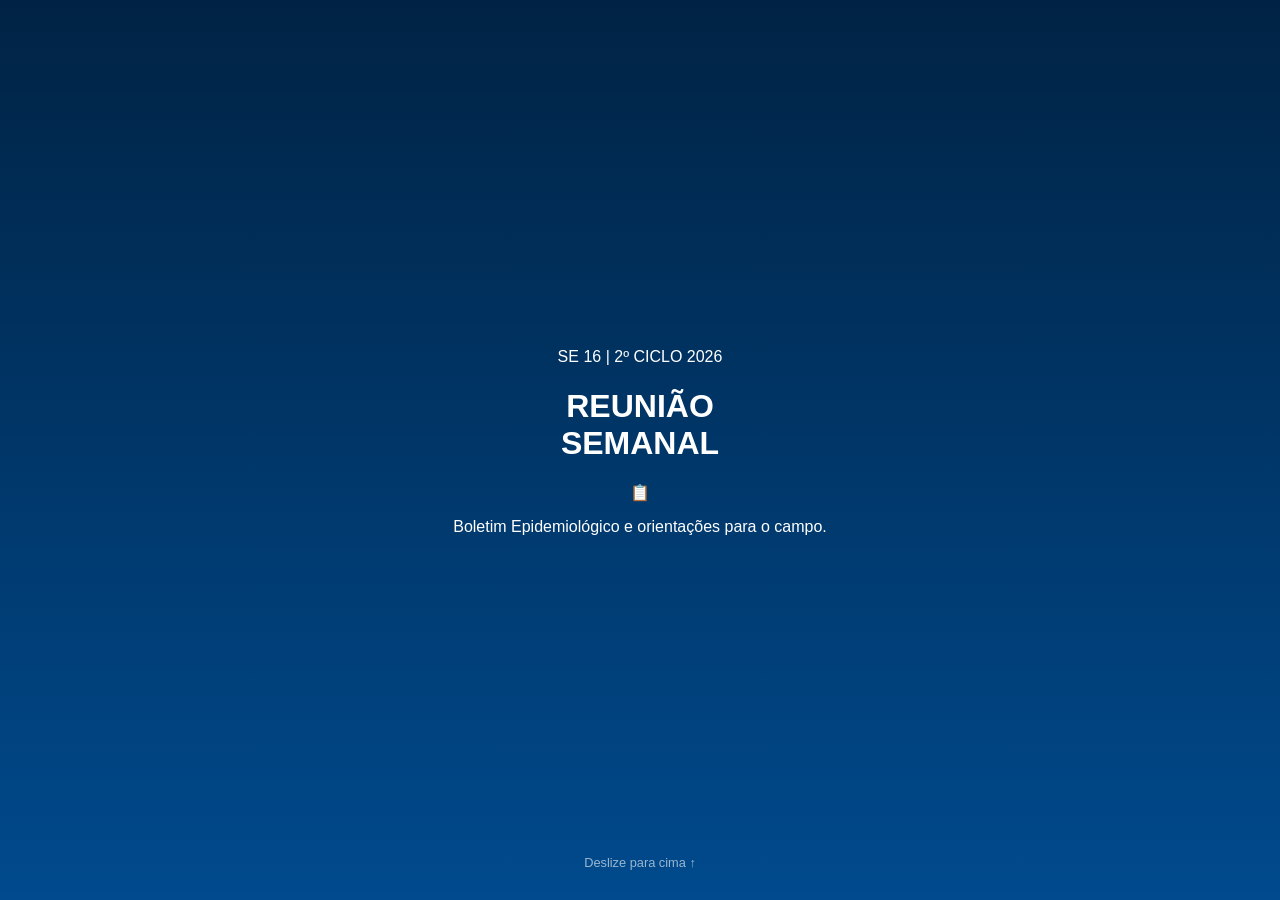
==== index.html @ 447adf9f "Primeira versão do informativo" ====
<!DOCTYPE html>
<html lang="pt-br">

<head>
    <meta charset="UTF-8">
    <meta name="viewport" content="width=device-width, initial-scale=1.0">
    <title>Informativo ACE - SE 16</title>
    <link rel="stylesheet" href="https://cdn.jsdelivr.net/npm/swiper@11/swiper-bundle.min.css" />
    <link rel="stylesheet" href="style.css">
</head>

<body>

    <div class="swiper">
        <div class="swiper-wrapper">

            <div class="swiper-slide bg-capa">
                <div class="content">
                    <span class="badge">SE 16 | 2º CICLO 2026</span>
                    <h1>REUNIÃO<br><span>SEMANAL</span></h1>
                    <div class="icon-main">📋</div>
                    <p>Boletim Epidemiológico e orientações para o campo.</p>
                </div>
                <div class="scroll-hint">Deslize para cima ↑</div>
            </div>

            <div class="swiper-slide">
                <h2>Casos Notificados</h2>
                <div class="stat-grid">
                    <div class="card danger">
                        <p>Dengue</p>
                        <div class="number">636</div>
                        <span class="trend down">↓ 63,5% vs 2025</span>
                    </div>
                    <div class="card warning">
                        <p>Chikungunya</p>
                        <div class="number">83</div>
                        <span class="subtext">77 confirmados</span>
                    </div>
                    <div class="card info">
                        <p>Zika</p>
                        <div class="number">05</div>
                    </div>
                </div>
            </div>

            <div class="swiper-slide">
                <h2>Batalha contra o mosquito</h2>
                <div class="chart-container">
                    <img src="grafico_semanal.png" alt="Gráfico de Casos" class="img-fluid">
                </div>
                <p class="chart-note">A média semanal atual (45,4) está bem menor
                    que a de 2025 (124,4). Ótimo trabalho!</p>
            </div>

            <div class="swiper-slide">
                <h2>Cálculo de Larvicida</h2>
                <div class="calc-box">
                    <label>Volume do Depósito (Litros):</label>
                    <input type="number" id="volumeInput" min="0" max="1000" placeholder="Máx 1000L"
                        oninput="calcularDose()">
                    <div class="result">
                        Dose: <span id="doseResult">0</span>g (colheres)
                    </div>
                    <small>*Baseado na tabela técnica da UVZ</small>
                </div>
            </div>

            <div class="swiper-slide">
                <h2>Reunião 20/04</h2>
                <div class="table-container">
                    <table>
                        <thead>
                            <tr>
                                <th>Regional</th>
                                <th>Horário</th>
                            </tr>
                        </thead>
                        <tbody>
                            <tr>
                                <td><strong>SUL</strong></td>
                                <td>08:00 - 09:30</td>
                            </tr>
                            <tr>
                                <td><strong>OESTE</strong></td>
                                <td>09:30 - 11:00</td>
                            </tr>
                            <tr>
                                <td><strong>LESTE</strong></td>
                                <td>13:30 - 15:00</td>
                            </tr>
                            <tr>
                                <td><strong>NORTE</strong></td>
                                <td>15:00 - 16:30</td>
                            </tr>
                        </tbody>
                    </table>
                </div>
            </div>

            <div class="swiper-slide">
                <h2>Contatos Úteis</h2>
                <div class="phone-ui">
                    <a href="tel:08006466115" class="contact-btn"><span>💧 Água Cuiabá</span></a>
                    <a href="tel:6536455500" class="contact-btn"><span>♻️ Limpurb</span></a>
                    <a href="tel:6533186059" class="contact-btn"><span>🐾 Zoonoses (CCZ)</span></a>
                    <a href="tel:6536169614" class="contact-btn"><span>🏗️ Ordem Pública</span></a>
                </div>
            </div>

        </div>
    </div>

    <script src="https://cdn.jsdelivr.net/npm/swiper@11/swiper-bundle.min.js"></script>
    <script src="script.js"></script>
</body>

</html>
---- style.css ----
:root {
    --primary: #004a8d;
    --secondary: #ffcc00;
    --dark: #002344;
    --white: #ffffff;
    --danger: #ff4d4d;
}

body, html { margin: 0; padding: 0; height: 100%; font-family: sans-serif; background: #000; }
.swiper { width: 100%; height: 100vh; }

.swiper-slide {
    background: linear-gradient(180deg, var(--dark) 0%, var(--primary) 100%);
    color: var(--white);
    display: flex; flex-direction: column;
    align-items: center; justify-content: center;
    padding: 25px; box-sizing: border-box;
    position: relative;
    text-align: center;
}

/* Centralização do Hint */
.scroll-hint {
    position: absolute; bottom: 30px; left: 50%;
    transform: translateX(-50%); font-size: 0.8rem;
    opacity: 0.6; animation: bounce 2s infinite;
}

@keyframes bounce { 0%, 100% { bottom: 30px; } 50% { bottom: 40px; } }

/* Cards */
.stat-grid { width: 100%; }
.card { background: rgba(255,255,255,0.1); padding: 15px; border-radius: 12px; margin-bottom: 10px; border-left: 4px solid var(--secondary); }
.number { font-size: 2.5rem; font-weight: bold; }
.trend { color: #50fa7b; font-size: 0.9rem; font-weight: bold; }

/* Calculadora */
.calc-box { background: var(--white); color: var(--dark); padding: 20px; border-radius: 15px; width: 100%; }
.calc-box input { width: 80%; padding: 10px; margin: 15px 0; border: 1px solid #ccc; border-radius: 8px; font-size: 1.2rem; }
.result { font-size: 1.5rem; font-weight: bold; color: var(--primary); }

/* Tabela e Botões */
.table-container { width: 100%; background: rgba(0,0,0,0.3); border-radius: 10px; }
table { width: 100%; border-collapse: collapse; }
th { background: var(--secondary); color: var(--dark); padding: 10px; }
td { padding: 10px; border-bottom: 1px solid rgba(255,255,255,0.1); }
.contact-btn { background: var(--white); color: var(--dark); padding: 15px; border-radius: 10px; text-decoration: none; display: block; margin-bottom: 10px; font-weight: bold; }
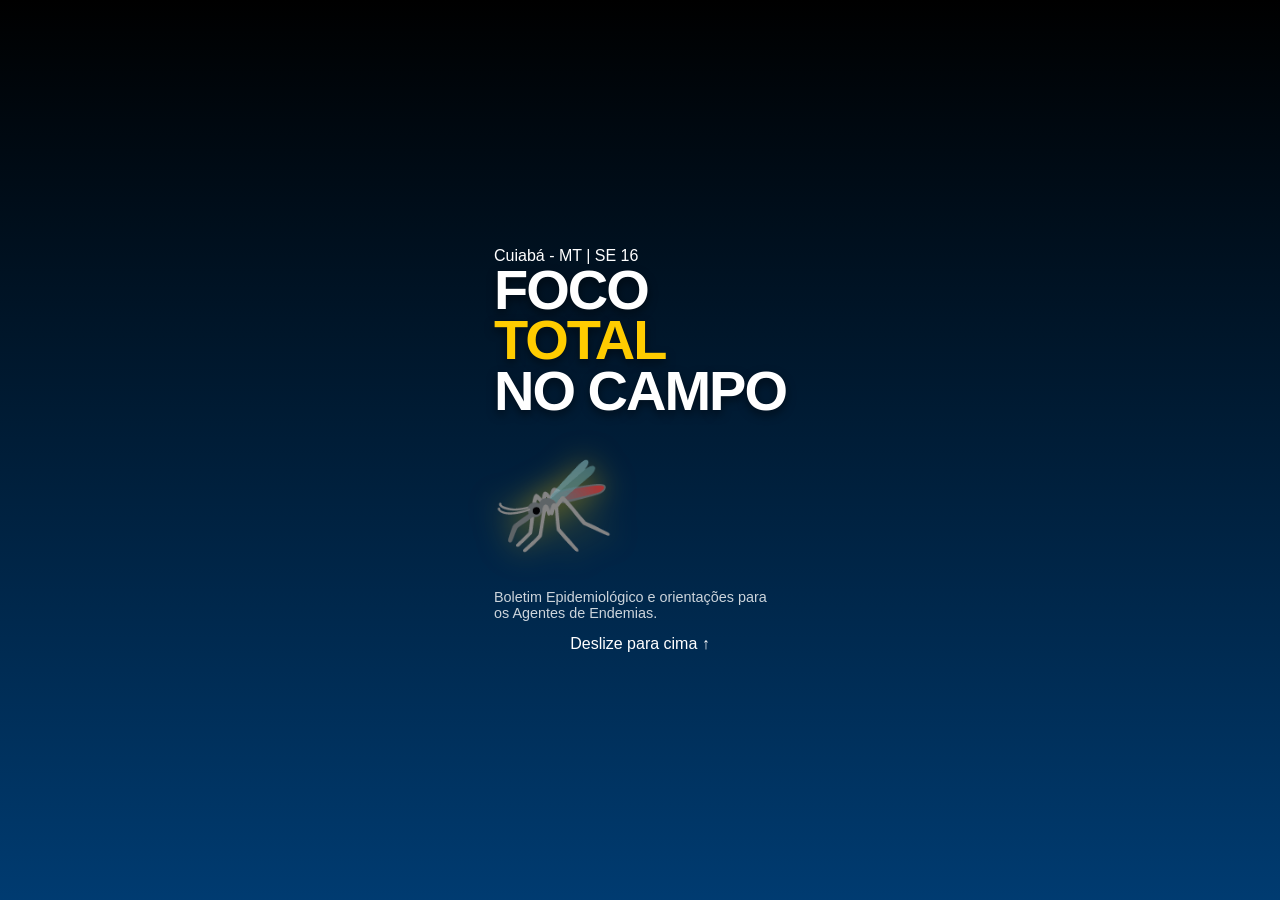
==== commit f9e9dea9: "atualização SE 16" ====
--- a/index.html
+++ b/index.html
@@ -16,59 +16,51 @@
 
             <div class="swiper-slide bg-capa">
                 <div class="content">
-                    <span class="badge">SE 16 | 2º CICLO 2026</span>
-                    <h1>REUNIÃO<br><span>SEMANAL</span></h1>
-                    <div class="icon-main">📋</div>
-                    <p>Boletim Epidemiológico e orientações para o campo.</p>
+                    <span class="badge">Cuiabá - MT | SE 16</span>
+                    <h1>FOCO<br><span>TOTAL</span><br>NO CAMPO</h1>
+                    <div class="icon-main">🦟</div>
+                    <p style="font-size: 0.9rem; max-width: 280px; opacity: 0.8;">
+                        Boletim Epidemiológico e orientações para os Agentes de Endemias.
+                    </p>
                 </div>
                 <div class="scroll-hint">Deslize para cima ↑</div>
             </div>
 
             <div class="swiper-slide">
-                <h2>Casos Notificados</h2>
-                <div class="stat-grid">
-                    <div class="card danger">
-                        <p>Dengue</p>
-                        <div class="number">636</div>
-                        <span class="trend down">↓ 63,5% vs 2025</span>
-                    </div>
-                    <div class="card warning">
-                        <p>Chikungunya</p>
-                        <div class="number">83</div>
-                        <span class="subtext">77 confirmados</span>
-                    </div>
-                    <div class="card info">
-                        <p>Zika</p>
-                        <div class="number">05</div>
-                    </div>
+                <div class="card">
+                    <p style="text-transform: uppercase; letter-spacing: 2px; font-size: 0.7rem;">Notificações Dengue
+                    </p>
+                    <div class="big-number">636</div>
+                    <div class="drop-badge">▼ 63,5% MENOS CASOS</div>
+                    <p style="font-size: 0.8rem; margin-top: 15px; opacity: 0.7;">
+                        Média semanal caiu de 124,4 para 45,4 este ano. [cite: 91]
+                    </p>
+                </div>
+
+                <div class="card" style="border-left: 4px solid var(--accent);">
+                    <p style="font-size: 0.7rem;">TRABALHO DE CAMPO</p>
+                    <div class="number" style="font-size: 2rem; font-weight: bold;">334.987</div>
+                    <p style="font-size: 0.8rem; opacity: 0.7;">Imóveis vistoriados no ciclo. [cite: 54]</p>
                 </div>
             </div>
 
             <div class="swiper-slide">
-                <h2>Batalha contra o mosquito</h2>
-                <div class="chart-container">
-                    <img src="grafico_semanal.png" alt="Gráfico de Casos" class="img-fluid">
-                </div>
-                <p class="chart-note">A média semanal atual (45,4) está bem menor
-                    que a de 2025 (124,4). Ótimo trabalho!</p>
-            </div>
-
-            <div class="swiper-slide">
-                <h2>Cálculo de Larvicida</h2>
-                <div class="calc-box">
-                    <label>Volume do Depósito (Litros):</label>
-                    <input type="number" id="volumeInput" min="0" max="1000" placeholder="Máx 1000L"
-                        oninput="calcularDose()">
-                    <div class="result">
-                        Dose: <span id="doseResult">0</span>g (colheres)
+                <h2>Dose Exata</h2>
+                <div class="card" style="background: white; color: black;">
+                    <label style="font-weight: bold; font-size: 0.8rem;">VOLUME DO DEPÓSITO (L)</label>
+                    <input type="number" id="volumeInput" placeholder="0"
+                        style="width: 100%; border: none; font-size: 3rem; font-weight: 900; text-align: center; outline: none;">
+                    <div style="height: 2px; background: #eee; margin: 20px 0;"></div>
+                    <div class="result" style="font-size: 1.2rem;">
+                        USAR <span id="doseResult" style="font-size: 2.5rem; color: var(--primary);">0</span> COLHERES
                     </div>
-                    <small>*Baseado na tabela técnica da UVZ</small>
                 </div>
             </div>
+            <div class="swiper-slide">
+                <h2 style="margin-bottom: 20px;">Reunião Semanal <br><small style="color: var(--accent);">SE 16 | 20 de
+                        Abril</small></h2>
 
-            <div class="swiper-slide">
-                <h2>Reunião 20/04</h2>
-                <div class="table-container">
+                <div class="table-container card">
                     <table>
                         <thead>
                             <tr>
@@ -79,25 +71,28 @@
                         <tbody>
                             <tr>
                                 <td><strong>SUL</strong></td>
-                                <td>08:00 - 09:30</td>
+                                <td>08:00 às 09:30</td>
                             </tr>
                             <tr>
                                 <td><strong>OESTE</strong></td>
-                                <td>09:30 - 11:00</td>
+                                <td>09:30 às 11:00</td>
                             </tr>
                             <tr>
                                 <td><strong>LESTE</strong></td>
-                                <td>13:30 - 15:00</td>
+                                <td>13:30 às 15:00</td>
                             </tr>
                             <tr>
                                 <td><strong>NORTE</strong></td>
-                                <td>15:00 - 16:30</td>
+                                <td>15:00 às 16:30</td>
                             </tr>
                         </tbody>
                     </table>
                 </div>
+
+                <p style="font-size: 0.7rem; margin-top: 15px; opacity: 0.6; padding: 0 20px;">
+                    Pautas: Entrega de serviço (Rotina, PE, Pendências e RG). [cite: 121]
+                </p>
             </div>
-
             <div class="swiper-slide">
                 <h2>Contatos Úteis</h2>
                 <div class="phone-ui">
--- a/style.css
+++ b/style.css
@@ -1,47 +1,171 @@
 :root {
-    --primary: #004a8d;
-    --secondary: #ffcc00;
-    --dark: #002344;
-    --white: #ffffff;
+    --primary: #0056b3;
+    --accent: #ffcc00;
     --danger: #ff4d4d;
+    --success: #00f2ad;
+    --glass: rgba(255, 255, 255, 0.08);
+    --glass-border: rgba(255, 255, 255, 0.15);
 }
 
-body, html { margin: 0; padding: 0; height: 100%; font-family: sans-serif; background: #000; }
-.swiper { width: 100%; height: 100vh; }
+body, html { 
+    margin: 0; padding: 0; height: 100%; 
+    font-family: 'Inter', -apple-system, sans-serif;
+    background: #000; color: white;
+}
 
+.swiper {
+    width: 100%;
+    height: 100vh; /* Isso garante que ocupe a tela toda */
+}
+
+/* Fundo Dinâmico */
 .swiper-slide {
-    background: linear-gradient(180deg, var(--dark) 0%, var(--primary) 100%);
-    color: var(--white);
+    background: radial-gradient(circle at top right, #002d5a, #000);
+    padding: 30px; box-sizing: border-box;
     display: flex; flex-direction: column;
     align-items: center; justify-content: center;
-    padding: 25px; box-sizing: border-box;
-    position: relative;
-    text-align: center;
+    position: relative; overflow: hidden;
 }
 
-/* Centralização do Hint */
-.scroll-hint {
-    position: absolute; bottom: 30px; left: 50%;
-    transform: translateX(-50%); font-size: 0.8rem;
-    opacity: 0.6; animation: bounce 2s infinite;
+/* Efeito de Vidro nos Cards */
+.card {
+    background: var(--glass);
+    backdrop-filter: blur(15px);
+    -webkit-backdrop-filter: blur(15px);
+    border: 1px solid var(--glass-border);
+    border-radius: 24px;
+    padding: 25px; width: 100%;
+    box-shadow: 0 10px 30px rgba(0,0,0,0.5);
+    margin-bottom: 20px;
+    transform: translateY(30px); opacity: 0;
+    transition: all 0.8s cubic-bezier(0.22, 1, 0.36, 1);
 }
 
-@keyframes bounce { 0%, 100% { bottom: 30px; } 50% { bottom: 40px; } }
+/* Animação quando o slide entra na tela */
+.swiper-slide-active .card {
+    transform: translateY(0); opacity: 1;
+}
 
-/* Cards */
-.stat-grid { width: 100%; }
-.card { background: rgba(255,255,255,0.1); padding: 15px; border-radius: 12px; margin-bottom: 10px; border-left: 4px solid var(--secondary); }
-.number { font-size: 2.5rem; font-weight: bold; }
-.trend { color: #50fa7b; font-size: 0.9rem; font-weight: bold; }
+h1 { font-size: 3rem; font-weight: 900; line-height: 0.9; margin: 0; letter-spacing: -2px; }
+h1 span { color: var(--accent); }
 
-/* Calculadora */
-.calc-box { background: var(--white); color: var(--dark); padding: 20px; border-radius: 15px; width: 100%; }
-.calc-box input { width: 80%; padding: 10px; margin: 15px 0; border: 1px solid #ccc; border-radius: 8px; font-size: 1.2rem; }
-.result { font-size: 1.5rem; font-weight: bold; color: var(--primary); }
+.big-number { 
+    font-size: 4.5rem; 
+    font-weight: 900; 
+    background: linear-gradient(to bottom, #ffffff, #888888);
+    
+    /* 1. Primeiro o prefixo para Safari/Chrome/iOS */
+    -webkit-background-clip: text; 
+    
+    /* 2. Depois a propriedade padrão para compatibilidade total */
+    background-clip: text; 
+    
+    /* 3. Preenchimento transparente para mostrar o gradiente */
+    -webkit-text-fill-color: transparent; 
+    color: transparent; 
+    
+    line-height: 1;
+    margin: 10px 0;
+}
 
-/* Tabela e Botões */
-.table-container { width: 100%; background: rgba(0,0,0,0.3); border-radius: 10px; }
-table { width: 100%; border-collapse: collapse; }
-th { background: var(--secondary); color: var(--dark); padding: 10px; }
-td { padding: 10px; border-bottom: 1px solid rgba(255,255,255,0.1); }
-.contact-btn { background: var(--white); color: var(--dark); padding: 15px; border-radius: 10px; text-decoration: none; display: block; margin-bottom: 10px; font-weight: bold; }+/* Badge de Queda (Dados SE 16) */
+.drop-badge {
+    background: rgba(0, 242, 173, 0.2);
+    color: var(--success);
+    padding: 6px 12px; border-radius: 50px;
+    font-size: 0.8rem; font-weight: bold;
+    border: 1px solid var(--success);
+}
+
+/* Estilo Específico para o Slide de Capa */
+.bg-capa {
+    background-image: 
+        /* Camada escura para dar contraste ao texto */
+        linear-gradient(rgba(0, 0, 0, 0.7), rgba(0, 74, 141, 0.8)), 
+        /* Sua nova imagem */
+        url('capa_ace.jpg');
+    background-size: cover;
+    background-position: center;
+    background-repeat: no-repeat;
+}
+
+/* Tipografia de Impacto na Capa */
+.bg-capa h1 {
+    font-size: 3.5rem; /* Bem grande mesmo */
+    font-weight: 900;
+    line-height: 0.9;
+    letter-spacing: -2px;
+    text-shadow: 0 4px 10px rgba(0,0,0,0.5); /* Sombra para ler bem */
+}
+
+/* Estilo do Ícone Principal na Capa */
+.icon-main {
+    font-size: 6rem;
+    margin: 30px 0;
+    filter: drop-shadow(0 0 15px rgba(255, 204, 0, 0.5)); /* Brilho amarelo */
+}
+
+/* Botões de Contato Estilizados */
+.contact-grid { width: 100%; display: grid; grid-template-columns: 1fr 1fr; gap: 10px; }
+.btn-premium {
+    background: var(--glass);
+    border: 1px solid var(--glass-border);
+    color: white; padding: 20px; border-radius: 18px;
+    text-decoration: none; font-size: 0.9rem; font-weight: bold;
+    display: flex; flex-direction: column; align-items: center; gap: 10px;
+}
+
+/* Container da Tabela com efeito de vidro */
+.table-container {
+    width: 100%;
+    max-width: 400px;
+    background: rgba(255, 255, 255, 0.05);
+    backdrop-filter: blur(12px);
+    -webkit-backdrop-filter: blur(12px);
+    border: 1px solid rgba(255, 255, 255, 0.1);
+    border-radius: 24px;
+    overflow: hidden; /* Garante que o brilho do header respeite o arredondamento */
+    box-shadow: 0 20px 40px rgba(0, 0, 0, 0.4);
+}
+
+table {
+    width: 100%;
+    border-collapse: collapse;
+    font-size: 0.95rem;
+}
+
+/* Cabeçalho Premium */
+thead th {
+    background: rgba(255, 204, 0, 0.15); /* Amarelo sutil */
+    color: #ffcc00; /* Amarelo alerta do boletim */
+    text-transform: uppercase;
+    letter-spacing: 1.5px;
+    font-size: 0.75rem;
+    padding: 18px;
+    text-align: left;
+    border-bottom: 2px solid rgba(255, 204, 0, 0.3);
+}
+
+/* Linhas da Tabela */
+tbody td {
+    padding: 16px 18px;
+    color: rgba(255, 255, 255, 0.9);
+    border-bottom: 1px solid rgba(255, 255, 255, 0.05);
+}
+
+/* Efeito de destaque na regional */
+tbody td strong {
+    color: #fff;
+    font-weight: 600;
+    display: block;
+}
+
+/* Zebra Striping sutil para leitura rápida no campo */
+tbody tr:nth-child(even) {
+    background: rgba(255, 255, 255, 0.02);
+}
+
+/* Destaque ao passar o mouse ou tocar */
+tbody tr:active {
+    background: rgba(255, 204, 0, 0.1);
+}
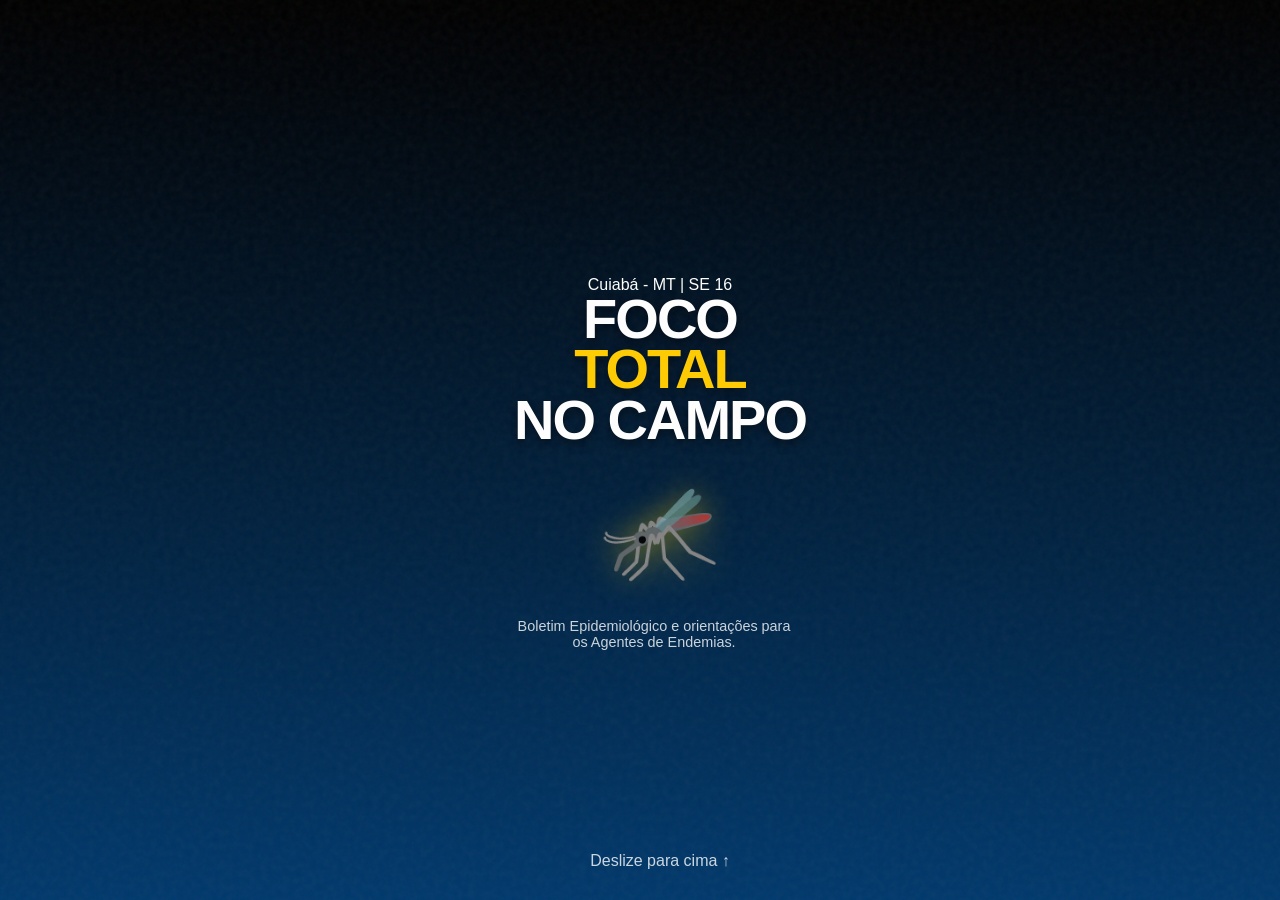
==== commit c6d60515: "atualização 1.2 SE16" ====
--- a/index.html
+++ b/index.html
@@ -15,7 +15,7 @@
         <div class="swiper-wrapper">
 
             <div class="swiper-slide bg-capa">
-                <div class="content">
+                <div class="content" style="text-align: center;">
                     <span class="badge">Cuiabá - MT | SE 16</span>
                     <h1>FOCO<br><span>TOTAL</span><br>NO CAMPO</h1>
                     <div class="icon-main">🦟</div>
@@ -45,17 +45,24 @@
             </div>
 
             <div class="swiper-slide">
-                <h2>Dose Exata</h2>
-                <div class="card" style="background: white; color: black;">
-                    <label style="font-weight: bold; font-size: 0.8rem;">VOLUME DO DEPÓSITO (L)</label>
-                    <input type="number" id="volumeInput" placeholder="0"
-                        style="width: 100%; border: none; font-size: 3rem; font-weight: 900; text-align: center; outline: none;">
-                    <div style="height: 2px; background: #eee; margin: 20px 0;"></div>
-                    <div class="result" style="font-size: 1.2rem;">
-                        USAR <span id="doseResult" style="font-size: 2.5rem; color: var(--primary);">0</span> COLHERES
+                <div class="calc-container card">
+                    <label
+                        style="color: var(--accent); letter-spacing: 2px; font-weight: bold; font-size: 0.8rem;">VOLUME
+                        (LITROS)</label>
+
+                    <input type="number" id="volumeInput" class="calc-input" placeholder="0" min="0" max="1000"
+                        oninput="calcularDose()" enterkeyhint="done">
+                    <div class="result-display">
+                        <span id="doseResult" class="result-value">0</span>
+                        <span class="result-label">Gramas / Colheres</span>
                     </div>
+
+                    <p style="font-size: 0.6rem; opacity: 0.4; margin-top: 20px;">
+                        Dose oficial: 0,8g para cada 100L
+                    </p>
                 </div>
             </div>
+
             <div class="swiper-slide">
                 <h2 style="margin-bottom: 20px;">Reunião Semanal <br><small style="color: var(--accent);">SE 16 | 20 de
                         Abril</small></h2>
@@ -94,13 +101,37 @@
                 </p>
             </div>
             <div class="swiper-slide">
-                <h2>Contatos Úteis</h2>
-                <div class="phone-ui">
-                    <a href="tel:08006466115" class="contact-btn"><span>💧 Água Cuiabá</span></a>
-                    <a href="tel:6536455500" class="contact-btn"><span>♻️ Limpurb</span></a>
-                    <a href="tel:6533186059" class="contact-btn"><span>🐾 Zoonoses (CCZ)</span></a>
-                    <a href="tel:6536169614" class="contact-btn"><span>🏗️ Ordem Pública</span></a>
+                <h2 style="margin-bottom: 20px; font-weight: 900; line-height: 1;">LINHAS<br>
+                    <span style="color: var(--accent);">DIRETAS</span>
+                </h2>
+
+                <div class="contact-grid">
+                    <a href="tel:08006466115" class="contact-card">
+                        <div class="contact-icon-circle bg-agua">💧</div>
+                        <span class="contact-label">Água Cuiabá</span>
+                        <span class="contact-sub">Vazamentos</span>
+                    </a>
+
+                    <a href="tel:6536455500" class="contact-card">
+                        <div class="contact-icon-circle bg-limp">♻️</div>
+                        <span class="contact-label">Limpurb</span>
+                        <span class="contact-sub">Entulhos</span>
+                    </a>
+
+                    <a href="tel:6533186059" class="contact-card">
+                        <div class="contact-icon-circle bg-zoo">🐾</div>
+                        <span class="contact-label">Zoonoses</span>
+                        <span class="contact-sub">Animais/Vetor</span>
+                    </a>
+
+                    <a href="tel:6536169614" class="contact-card">
+                        <div class="contact-icon-circle bg-ordem">🏗️</div>
+                        <span class="contact-label">O. Pública</span>
+                        <span class="contact-sub">Terrenos</span>
+                    </a>
                 </div>
+
+                <p style="margin-top: 20px; font-size: 0.6rem; opacity: 0.5;">Toque para ligar agora.</p>
             </div>
 
         </div>
--- a/style.css
+++ b/style.css
@@ -13,32 +13,49 @@
     background: #000; color: white;
 }
 
+/* Camada de Textura de Ruído */
+body::before {
+    content: "";
+    position: fixed;
+    top: 0;
+    left: 0;
+    width: 100%;
+    height: 100%;
+    /* Gerador de ruído via SVG */
+    background-image: url("data:image/svg+xml,%3Csvg viewBox='0 0 200 200' xmlns='http://www.w3.org/2000/svg'%3E%3Cfilter id='noiseFilter'%3E%3CfeTurbulence type='fractalNoise' baseFrequency='0.65' numOctaves='3' stitchTiles='stitch'/%3E%3C/filter%3E%3Crect width='100%25' height='100%25' filter='url(%23noiseFilter)'/%3E%3C/svg%3E");
+    opacity: 0.05; /* Ajuste aqui: 0.05 é sutil, 0.10 é bem visível */
+    pointer-events: none; /* Garante que você consiga clicar nos botões por baixo dela */
+    z-index: 9999; /* Fica por cima de tudo para dar a textura unificada */
+}
+
 .swiper {
     width: 100%;
     height: 100vh; /* Isso garante que ocupe a tela toda */
 }
 
-/* Fundo Dinâmico */
+/* Garante que o slide da calculadora centralize tudo verticalmente */
 .swiper-slide {
-    background: radial-gradient(circle at top right, #002d5a, #000);
-    padding: 30px; box-sizing: border-box;
-    display: flex; flex-direction: column;
-    align-items: center; justify-content: center;
-    position: relative; overflow: hidden;
+    display: flex;
+    flex-direction: column;
+    align-items: center;
+    justify-content: center;
+    padding: 20px;
+    height: 100%; /* Essencial para o alinhamento */
 }
 
 /* Efeito de Vidro nos Cards */
 .card {
-    background: var(--glass);
+    background: rgba(255, 255, 255, 0.08);
     backdrop-filter: blur(15px);
     -webkit-backdrop-filter: blur(15px);
-    border: 1px solid var(--glass-border);
+    border: 1px solid rgba(255, 255, 255, 0.15);
     border-radius: 24px;
-    padding: 25px; width: 100%;
-    box-shadow: 0 10px 30px rgba(0,0,0,0.5);
-    margin-bottom: 20px;
-    transform: translateY(30px); opacity: 0;
-    transition: all 0.8s cubic-bezier(0.22, 1, 0.36, 1);
+    padding: 20px; /* Reduzi de 30px para 20px */
+    width: 100%;
+    max-width: 360px;
+    box-shadow: 0 10px 30px rgba(0,0,0,0.4);
+    margin-bottom: 15px;
+    flex-shrink: 0; /* Impede que o card seja "esmagado" */
 }
 
 /* Animação quando o slide entra na tela */
@@ -100,6 +117,7 @@
 
 /* Estilo do Ícone Principal na Capa */
 .icon-main {
+    align-items: center; justify-content: center;
     font-size: 6rem;
     margin: 30px 0;
     filter: drop-shadow(0 0 15px rgba(255, 204, 0, 0.5)); /* Brilho amarelo */
@@ -168,4 +186,190 @@
 /* Destaque ao passar o mouse ou tocar */
 tbody tr:active {
     background: rgba(255, 204, 0, 0.1);
+}
+
+/* Container do Indicador de Deslize */
+.scroll-hint {
+    position: absolute;
+    bottom: 70px; /* Fixa a 30px do fundo do slide */
+    left: 50%;
+    transform: translateX(-50%);
+    display: flex;
+    flex-direction: column;
+    align-items: center;
+    gap: 8px;
+    opacity: 0.8;
+    z-index: 10;
+    pointer-events: none; /* Não atrapalha cliques em botões próximos */
+}
+
+.scroll-hint span {
+    font-size: 0.7rem;
+    text-transform: uppercase;
+    letter-spacing: 3px;
+    font-weight: 800;
+    color: var(--accent);
+}
+
+/* Ícone com animação de pulo */
+.scroll-icon {
+    font-size: 1.5rem;
+    animation: bounce 2s infinite;
+    color: white;
+}
+
+@keyframes bounce {
+    0%, 20%, 50%, 80%, 100% {transform: translateY(0);}
+    40% {transform: translateY(-10px);}
+    60% {transform: translateY(-5px);}
+}
+
+/* Container da Grade de Contatos */
+.contact-grid {
+    display: grid;
+    grid-template-columns: 1fr 1fr; /* Uma coluna para mobile */;
+    gap: 12px; /* Reduzi o espaço entre eles */
+    width: 80%;
+    padding: 10px;
+}
+
+.contact-card {
+    padding: 15px 10px; /* Mais compacto */
+    border-radius: 10px;
+}
+
+.contact-icon-circle {
+    width: 40px;  /* Reduzi de 50px */
+    height: 40px; /* Reduzi de 50px */
+    font-size: 1.2rem;
+}
+
+.contact-label {
+    font-size: 0.75rem; /* Fonte um pouco menor para não quebrar linha */
+}
+
+/* Container da Calculadora */
+.calc-container {
+    background: rgba(255, 255, 255, 0.05);
+    backdrop-filter: blur(20px);
+    -webkit-backdrop-filter: blur(20px);
+    border: 1px solid rgba(255, 255, 255, 0.1);
+    border-radius: 32px;
+    padding: 40px 30px;
+    width: 100%;
+    max-width: 340px;
+    
+    /* Centralização Absoluta */
+    display: flex;
+    flex-direction: column;
+    align-items: center;
+    justify-content: center;
+    
+    box-shadow: 0 25px 50px rgba(0,0,0,0.5);
+    margin: auto; /* Força a centralização no espaço disponível */
+}
+
+/* Input Estilizado - Fundo escuro e bordas neon */
+.calc-input {
+    background: rgba(0, 0, 0, 0.3);
+    border: 2px solid rgba(212, 255, 0, 0.2);
+    border-radius: 20px;
+    width: 100%;
+    max-width: 200px; /* Limita a largura para não "esticar" */
+    padding: 15px;
+    font-size: 3rem;
+    font-weight: 900;
+    color: #fff;
+    text-align: center;
+    outline: none;
+    margin: 20px 0;
+    display: block;
+}
+
+.calc-input:focus {
+    border-color: var(--accent);
+}
+
+/* Área do Resultado */
+.result-display {
+    width: 100%;
+    margin-top: 10px;
+    padding: 20px;
+    background: rgba(212, 255, 0, 0.05);
+    border-radius: 24px;
+    text-align: center;
+}
+
+.result-value {
+    display: block;
+    font-size: 3.0rem;
+    font-weight: 700;
+    color: var(--accent);
+    line-height: 1;
+    margin-bottom: 10px;
+}
+
+.result-label {
+    font-size: 0.8rem;
+    color: rgba(255, 255, 255, 0.5);
+    text-transform: uppercase;
+    margin-top: 20px;
+}
+
+/* O Card de Contato Premium */
+.contact-card {
+    background: rgba(255, 255, 255, 0.05);
+    backdrop-filter: blur(15px);
+    -webkit-backdrop-filter: blur(15px);
+    border: 1px solid rgba(255, 255, 255, 0.1);
+    border-radius: 24px;
+    padding: 20px;
+    text-decoration: none;
+    display: flex;
+    flex-direction: column;
+    align-items: center;
+    justify-content: center;
+    transition: all 0.3s cubic-bezier(0.175, 0.885, 0.32, 1.275);
+    position: relative;
+    overflow: hidden;
+}
+
+/* Efeito de Clique (Feedback tátil visual) */
+.contact-card:active {
+    transform: scale(0.9);
+    background: rgba(255, 255, 255, 0.15);
+}
+
+/* Ícone do Círculo de Fundo */
+.contact-icon-circle {
+    width: 50px;
+    height: 50px;
+    border-radius: 50%;
+    display: flex;
+    align-items: center;
+    justify-content: center;
+    font-size: 1.5rem;
+    margin-bottom: 12px;
+    box-shadow: 0 8px 15px rgba(0, 0, 0, 0.3);
+}
+
+/* Cores específicas para cada serviço (Dados do Boletim) */
+.bg-agua { background: linear-gradient(135deg, #00c6ff, #0072ff); }
+.bg-limp { background: linear-gradient(135deg, #2ecc71, #27ae60); }
+.bg-zoo { background: linear-gradient(135deg, #f39c12, #d35400); }
+.bg-ordem { background: linear-gradient(135deg, #e74c3c, #c0392b); }
+
+.contact-label {
+    color: #fff;
+    font-size: 0.8rem;
+    font-weight: 800;
+    text-transform: uppercase;
+    letter-spacing: 1px;
+    text-align: center;
+}
+
+.contact-sub {
+    color: rgba(255, 255, 255, 0.5);
+    font-size: 0.6rem;
+    margin-top: 4px;
 }
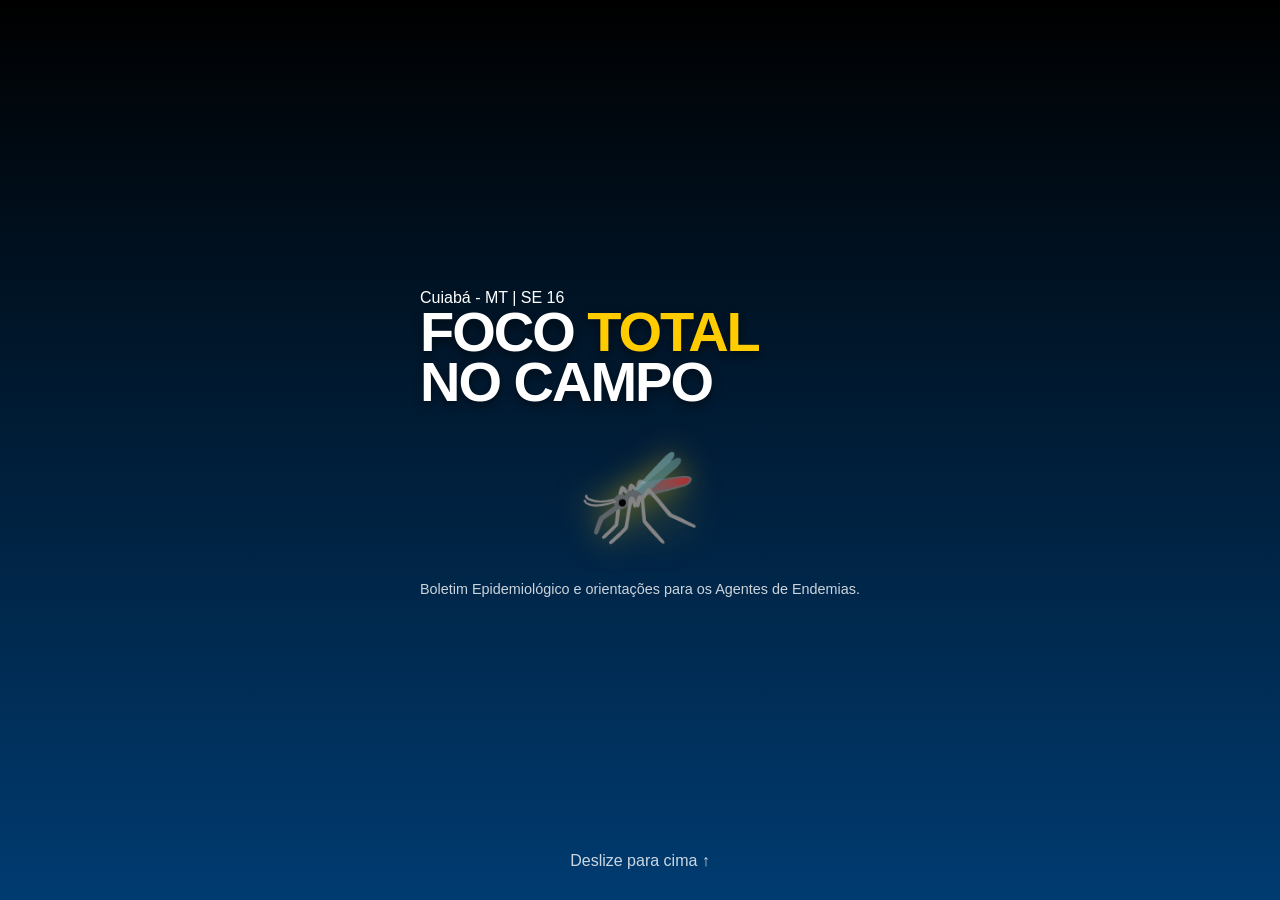
==== commit 7218c9ec: "atualização 1.3 SE 16 mais uma tentativa de alinhar as páginas no mobile." ====
--- a/index.html
+++ b/index.html
@@ -13,13 +13,12 @@
 
     <div class="swiper">
         <div class="swiper-wrapper">
-
             <div class="swiper-slide bg-capa">
-                <div class="content" style="text-align: center;">
+                <div class="content" style="text-align: left;">
                     <span class="badge">Cuiabá - MT | SE 16</span>
-                    <h1>FOCO<br><span>TOTAL</span><br>NO CAMPO</h1>
-                    <div class="icon-main">🦟</div>
-                    <p style="font-size: 0.9rem; max-width: 280px; opacity: 0.8;">
+                    <h1>FOCO <span>TOTAL</span><br>NO CAMPO</h1>
+                    <div class="icon-main" style="text-align: center;">🦟</div>
+                    <p style="font-size: 0.9rem; opacity: 0.8;">
                         Boletim Epidemiológico e orientações para os Agentes de Endemias.
                     </p>
                 </div>
@@ -33,14 +32,14 @@
                     <div class="big-number">636</div>
                     <div class="drop-badge">▼ 63,5% MENOS CASOS</div>
                     <p style="font-size: 0.8rem; margin-top: 15px; opacity: 0.7;">
-                        Média semanal caiu de 124,4 para 45,4 este ano. [cite: 91]
+                        Média semanal caiu de 124,4 para 45,4 este ano.
                     </p>
                 </div>
 
                 <div class="card" style="border-left: 4px solid var(--accent);">
                     <p style="font-size: 0.7rem;">TRABALHO DE CAMPO</p>
                     <div class="number" style="font-size: 2rem; font-weight: bold;">334.987</div>
-                    <p style="font-size: 0.8rem; opacity: 0.7;">Imóveis vistoriados no ciclo. [cite: 54]</p>
+                    <p style="font-size: 0.8rem; opacity: 0.7;">Imóveis vistoriados no ciclo.</p>
                 </div>
             </div>
 
@@ -64,7 +63,7 @@
             </div>
 
             <div class="swiper-slide">
-                <h2 style="margin-bottom: 20px;">Reunião Semanal <br><small style="color: var(--accent);">SE 16 | 20 de
+                <h2>Reunião Semanal <br><small style="color: var(--accent);">SE 16 | 20 de
                         Abril</small></h2>
 
                 <div class="table-container card">
@@ -133,7 +132,6 @@
 
                 <p style="margin-top: 20px; font-size: 0.6rem; opacity: 0.5;">Toque para ligar agora.</p>
             </div>
-
         </div>
     </div>
 
--- a/style.css
+++ b/style.css
@@ -16,7 +16,6 @@
 /* Camada de Textura de Ruído */
 body::before {
     content: "";
-    position: fixed;
     top: 0;
     left: 0;
     width: 100%;
@@ -30,16 +29,15 @@
 
 .swiper {
     width: 100%;
-    height: 100vh; /* Isso garante que ocupe a tela toda */
-}
-
-/* Garante que o slide da calculadora centralize tudo verticalmente */
+    height: 100vh; /* Garante que cada slide ocupe a tela inteira */
+}
+
+/*Fixar as posições dos slides (exceto o principal)*/
 .swiper-slide {
     display: flex;
     flex-direction: column;
     align-items: center;
     justify-content: center;
-    padding: 20px;
     height: 100%; /* Essencial para o alinhamento */
 }
 
@@ -50,7 +48,7 @@
     -webkit-backdrop-filter: blur(15px);
     border: 1px solid rgba(255, 255, 255, 0.15);
     border-radius: 24px;
-    padding: 20px; /* Reduzi de 30px para 20px */
+    padding: 30px;
     width: 100%;
     max-width: 360px;
     box-shadow: 0 10px 30px rgba(0,0,0,0.4);
@@ -136,7 +134,6 @@
 /* Container da Tabela com efeito de vidro */
 .table-container {
     width: 100%;
-    max-width: 400px;
     background: rgba(255, 255, 255, 0.05);
     backdrop-filter: blur(12px);
     -webkit-backdrop-filter: blur(12px);
@@ -148,7 +145,6 @@
 
 table {
     width: 100%;
-    border-collapse: collapse;
     font-size: 0.95rem;
 }
 
@@ -191,7 +187,7 @@
 /* Container do Indicador de Deslize */
 .scroll-hint {
     position: absolute;
-    bottom: 70px; /* Fixa a 30px do fundo do slide */
+    bottom: 30px; /* Fixa a 30px do fundo do slide */
     left: 50%;
     transform: translateX(-50%);
     display: flex;
@@ -227,14 +223,13 @@
 /* Container da Grade de Contatos */
 .contact-grid {
     display: grid;
-    grid-template-columns: 1fr 1fr; /* Uma coluna para mobile */;
+    grid-template-columns: 1fr 1fr; 
     gap: 12px; /* Reduzi o espaço entre eles */
     width: 80%;
     padding: 10px;
 }
 
 .contact-card {
-    padding: 15px 10px; /* Mais compacto */
     border-radius: 10px;
 }
 
@@ -245,7 +240,7 @@
 }
 
 .contact-label {
-    font-size: 0.75rem; /* Fonte um pouco menor para não quebrar linha */
+    font-size: 1rem; /* Fonte um pouco menor para não quebrar linha */
 }
 
 /* Container da Calculadora */
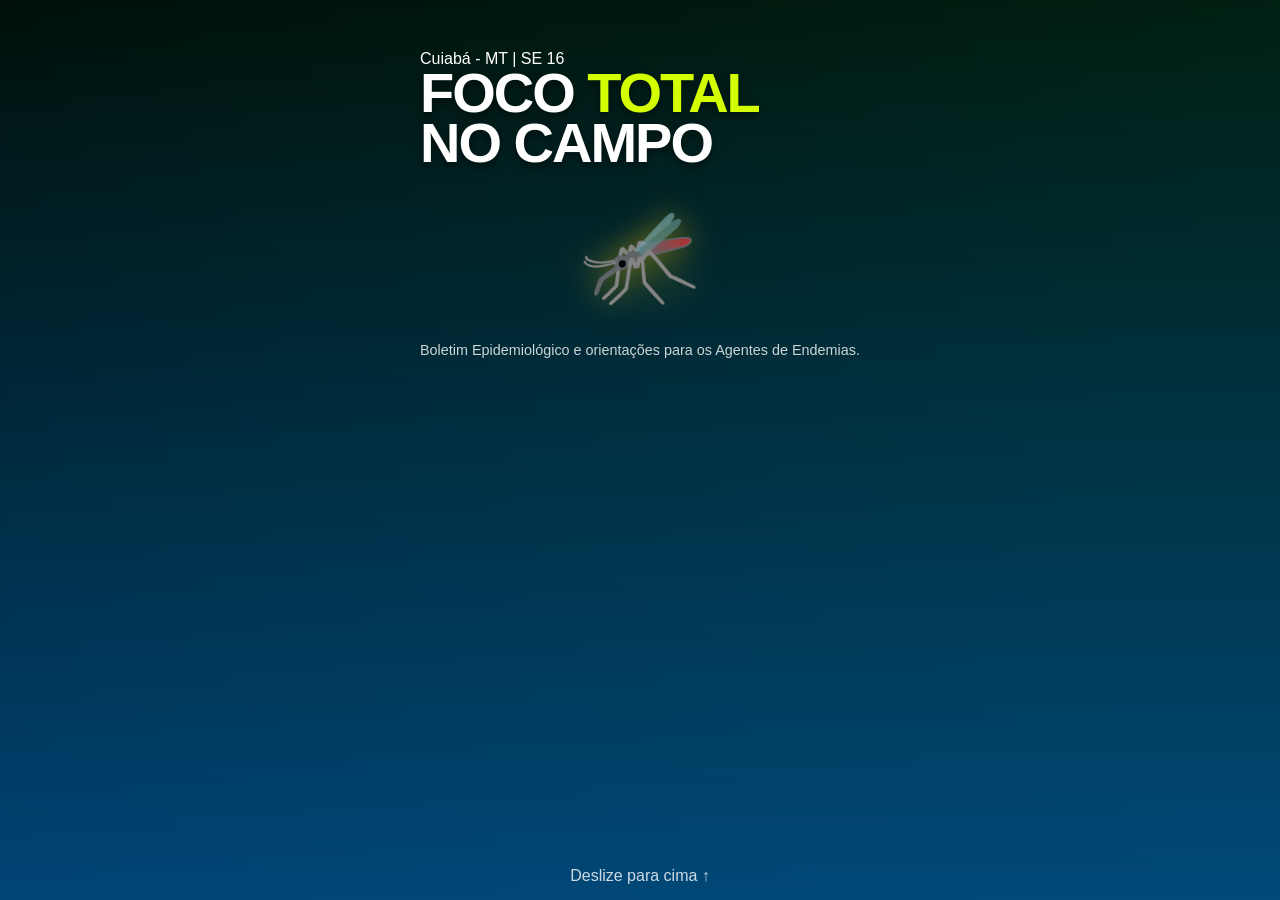
==== commit 714c53d2: "atualização visual mudança de cor para as cores de referência para o municipio de cuiabá, mudança da" ====
--- a/index.html
+++ b/index.html
@@ -44,22 +44,37 @@
             </div>
 
             <div class="swiper-slide">
-                <div class="calc-container card">
-                    <label
-                        style="color: var(--accent); letter-spacing: 2px; font-weight: bold; font-size: 0.8rem;">VOLUME
-                        (LITROS)</label>
+                <h2 style="margin-bottom: 20px;">DOSAGEM<br><span style="color: var(--accent);">VISUAL</span></h2>
 
-                    <input type="number" id="volumeInput" class="calc-input" placeholder="0" min="0" max="1000"
-                        oninput="calcularDose()" enterkeyhint="done">
-                    <div class="result-display">
-                        <span id="doseResult" class="result-value">0</span>
-                        <span class="result-label">Gramas / Colheres</span>
+                <div class="calc-card"
+                    style="display: flex; flex-direction: row; align-items: center; gap: 15px; width: 100%;">
+
+                    <div class="display-wrapper"
+                        style="flex: 1; display: flex; flex-direction: column; align-items: center; padding-left: 10px;">
+                        <div id="imgDeposito"
+                            style="font-size: 7rem; margin-bottom: 15px; transition: 0.3s; filter: drop-shadow(0 10px 15px rgba(0,0,0,0.3));">
+                            🛢️</div>
+
+                        <div class="visual-data" style="text-align: center;">
+                            <span id="txtVolume" style="font-size: 2.2rem; font-weight: 900; color: white;">50L</span>
+                            <div
+                                style="height: 2px; background: var(--accent); margin: 5px 0; border-radius: 5px; width: 80px; margin: 5px auto;">
+                            </div>
+                            <span id="txtDose"
+                                style="font-size: 3.2rem; font-weight: 900; color: var(--accent);">0,5</span>
+                            <p style="font-size: 0.7rem; opacity: 0.6; text-transform: uppercase; letter-spacing: 1px;">
+                                Gramas / Colheres</p>
+                        </div>
                     </div>
 
-                    <p style="font-size: 0.6rem; opacity: 0.4; margin-top: 20px;">
-                        Dose oficial: 0,8g para cada 100L
-                    </p>
+                    <div class="slider-wrapper" style="width: 60px; display: flex; justify-content: center;">
+                        <input type="range" min="1" max="7" value="1" step="1" id="volumeSlider"
+                            oninput="atualizarDoseVisual()">
+                    </div>
+
                 </div>
+
+                <p style="font-size: 0.6rem; opacity: 0.4; margin-top: 25px;">*Arraste a barra amarela para ajustar</p>
             </div>
 
             <div class="swiper-slide">
--- a/style.css
+++ b/style.css
@@ -1,16 +1,19 @@
 :root {
-    --primary: #0056b3;
-    --accent: #ffcc00;
-    --danger: #ff4d4d;
-    --success: #00f2ad;
-    --glass: rgba(255, 255, 255, 0.08);
-    --glass-border: rgba(255, 255, 255, 0.15);
-}
-
-body, html { 
-    margin: 0; padding: 0; height: 100%; 
-    font-family: 'Inter', -apple-system, sans-serif;
-    background: #000; color: white;
+    /* Paleta Cuiabá Premium */
+    --primary-green: #004d2c;  /* Verde bandeira escuro */
+    --accent: #d4ff00;         /* Amarelo neon para destaque */
+    --white: #ffffff;
+    --bg-gradient: radial-gradient(circle at top right, #006b3d 0%, #002d1a 100%);
+}
+
+body {
+    margin: 0;
+    padding: 0;
+    background: var(--bg-gradient);
+    background-attachment: fixed; /* O fundo não se move no deslize, dando profundidade */
+    color: var(--white);
+    font-family: 'Inter', sans-serif;
+    min-height: 100vh;
 }
 
 /* Camada de Textura de Ruído */
@@ -30,6 +33,7 @@
 .swiper {
     width: 100%;
     height: 100vh; /* Garante que cada slide ocupe a tela inteira */
+    background: transparent;
 }
 
 /*Fixar as posições dos slides (exceto o principal)*/
@@ -37,8 +41,16 @@
     display: flex;
     flex-direction: column;
     align-items: center;
-    justify-content: center;
-    height: 100%; /* Essencial para o alinhamento */
+    justify-content: flex-start; /* Alinha ao topo para o conteúdo começar lá */
+    padding: 50px 20px;
+    height: 100%;
+    box-sizing: border-box;
+}
+
+/* O título fica fixo onde o padding do slide termina */
+.swiper-slide h2 {
+    margin-bottom: 20px; /* Espaço mínimo abaixo do título */
+    flex-shrink: 0;
 }
 
 /* Efeito de Vidro nos Cards */
@@ -187,7 +199,7 @@
 /* Container do Indicador de Deslize */
 .scroll-hint {
     position: absolute;
-    bottom: 30px; /* Fixa a 30px do fundo do slide */
+    bottom: 15px; 
     left: 50%;
     transform: translateX(-50%);
     display: flex;
@@ -195,7 +207,7 @@
     align-items: center;
     gap: 8px;
     opacity: 0.8;
-    z-index: 10;
+    z-index: 20;
     pointer-events: none; /* Não atrapalha cliques em botões próximos */
 }
 
@@ -243,72 +255,40 @@
     font-size: 1rem; /* Fonte um pouco menor para não quebrar linha */
 }
 
-/* Container da Calculadora */
-.calc-container {
-    background: rgba(255, 255, 255, 0.05);
-    backdrop-filter: blur(20px);
-    -webkit-backdrop-filter: blur(20px);
-    border: 1px solid rgba(255, 255, 255, 0.1);
-    border-radius: 32px;
-    padding: 40px 30px;
-    width: 100%;
-    max-width: 340px;
-    
-    /* Centralização Absoluta */
-    display: flex;
-    flex-direction: column;
-    align-items: center;
-    justify-content: center;
-    
-    box-shadow: 0 25px 50px rgba(0,0,0,0.5);
-    margin: auto; /* Força a centralização no espaço disponível */
-}
-
-/* Input Estilizado - Fundo escuro e bordas neon */
-.calc-input {
-    background: rgba(0, 0, 0, 0.3);
-    border: 2px solid rgba(212, 255, 0, 0.2);
-    border-radius: 20px;
-    width: 100%;
-    max-width: 200px; /* Limita a largura para não "esticar" */
-    padding: 15px;
-    font-size: 3rem;
-    font-weight: 900;
-    color: #fff;
-    text-align: center;
+.slider-container {
+    height: 250px;
+    display: flex;
+    align-items: center;
+}
+
+.slider-wrapper {
+    height: 300px;
+    /* Dá uma leve borda ou fundo para o agente saber onde deslizar */
+    background: rgba(255, 255, 255, 0.03);
+    border-radius: 30px;
+}
+
+#volumeSlider {
+    -webkit-appearance: none;
+    appearance: none;
+    width: 12px; /* Um pouco mais grossa para facilitar a visão */
+    height: 260px;
+    background: rgba(255, 255, 255, 0.1);
+    border-radius: 10px;
     outline: none;
-    margin: 20px 0;
-    display: block;
-}
-
-.calc-input:focus {
-    border-color: var(--accent);
-}
-
-/* Área do Resultado */
-.result-display {
-    width: 100%;
-    margin-top: 10px;
-    padding: 20px;
-    background: rgba(212, 255, 0, 0.05);
-    border-radius: 24px;
-    text-align: center;
-}
-
-.result-value {
-    display: block;
-    font-size: 3.0rem;
-    font-weight: 700;
-    color: var(--accent);
-    line-height: 1;
-    margin-bottom: 10px;
-}
-
-.result-label {
-    font-size: 0.8rem;
-    color: rgba(255, 255, 255, 0.5);
-    text-transform: uppercase;
-    margin-top: 20px;
+    writing-mode: bt-lr; 
+    -webkit-appearance: slider-vertical;
+}
+
+/* Bolinha maior para o polegar não cobrir a visão do valor */
+#volumeSlider::-webkit-slider-thumb {
+    -webkit-appearance: none;
+    width: 38px; 
+    height: 38px;
+    background: var(--accent);
+    border-radius: 50%;
+    cursor: pointer;
+    box-shadow: -5px 0 15px rgba(212, 255, 0, 0.4); /* Sombra para a esquerda */
 }
 
 /* O Card de Contato Premium */
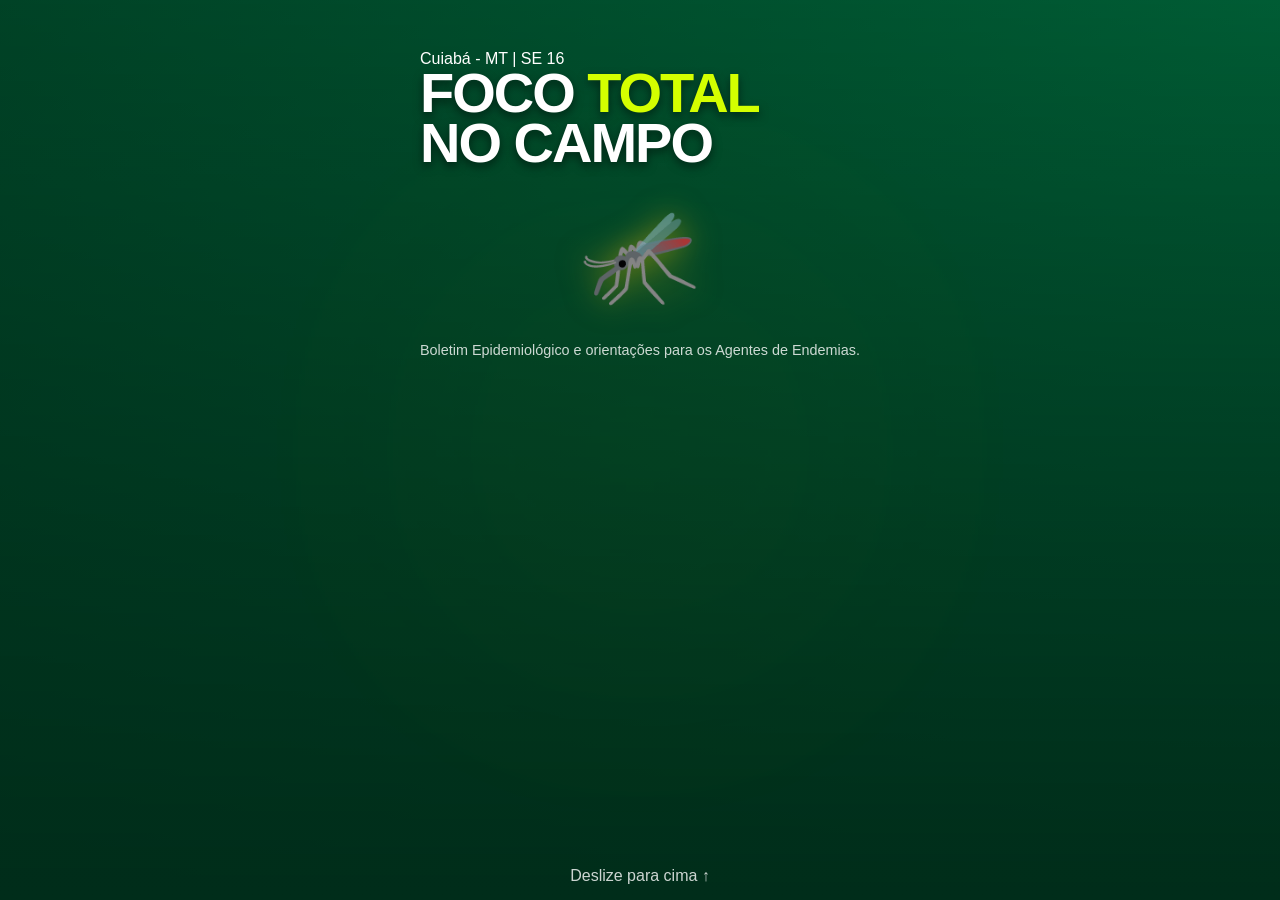
==== commit 3a319662: "atualização boletim semanal centralização da barra vertical" ====
--- a/index.html
+++ b/index.html
@@ -26,20 +26,40 @@
             </div>
 
             <div class="swiper-slide">
-                <div class="card">
-                    <p style="text-transform: uppercase; letter-spacing: 2px; font-size: 0.7rem;">Notificações Dengue
-                    </p>
-                    <div class="big-number">636</div>
-                    <div class="drop-badge">▼ 63,5% MENOS CASOS</div>
-                    <p style="font-size: 0.8rem; margin-top: 15px; opacity: 0.7;">
-                        Média semanal caiu de 124,4 para 45,4 este ano.
-                    </p>
-                </div>
+                <h2 style="margin-bottom: 10px;">BOLETIM<br><span style="color: var(--accent);">EPIDEMIOLÓGICO</span>
+                </h2>
 
-                <div class="card" style="border-left: 4px solid var(--accent);">
-                    <p style="font-size: 0.7rem;">TRABALHO DE CAMPO</p>
-                    <div class="number" style="font-size: 2rem; font-weight: bold;">334.987</div>
-                    <p style="font-size: 0.8rem; opacity: 0.7;">Imóveis vistoriados no ciclo.</p>
+                <div class="stats-container">
+                    <div class="card-main">
+                        <p style="font-size: 0.7rem; letter-spacing: 2px; opacity: 0.8; margin-bottom: 5px;">
+                            NOTIFICAÇÕES DENGUE</p>
+                        <div style="font-size: 4rem; font-weight: 900; line-height: 1;">636</div>
+                        <div
+                            style="background: #006b3d; color: var(--accent); display: inline-block; padding: 4px 12px; border-radius: 50px; font-size: 0.7rem; font-weight: bold; margin-top: 10px;">
+                            ▼ 63,5% MENOS CASOS
+                        </div>
+                        <p style="font-size: 0.65rem; margin-top: 10px; opacity: 0.6;">Média caiu para 45,4 este ano.
+                        </p>
+                    </div>
+
+                    <div class="card-sub">
+                        <div style="text-align: left;">
+                            <p style="font-size: 0.6rem; opacity: 0.7; text-transform: uppercase;">Trabalho de Campo</p>
+                            <div style="font-size: 1.5rem; font-weight: 900;">334.987</div>
+                        </div>
+                        <div style="font-size: 1.5rem;">🏠</div>
+                    </div>
+
+                    <div style="display: grid; grid-template-columns: 1fr 1fr; gap: 10px;">
+                        <div class="card-sub" style="padding: 10px 15px;">
+                            <span style="font-size: 0.6rem; opacity: 0.7;">CHIKUN.</span>
+                            <span style="font-weight: 900;">83</span>
+                        </div>
+                        <div class="card-sub" style="padding: 10px 15px;">
+                            <span style="font-size: 0.6rem; opacity: 0.7;">ZIKA</span>
+                            <span style="font-weight: 900;">05</span>
+                        </div>
+                    </div>
                 </div>
             </div>
 
--- a/style.css
+++ b/style.css
@@ -1,16 +1,20 @@
 :root {
     /* Paleta Cuiabá Premium */
-    --primary-green: #004d2c;  /* Verde bandeira escuro */
-    --accent: #d4ff00;         /* Amarelo neon para destaque */
+    --primary-green: #004d2c;
+    /* Verde bandeira escuro */
+    --accent: #d4ff00;
+    /* Amarelo neon para destaque */
     --white: #ffffff;
     --bg-gradient: radial-gradient(circle at top right, #006b3d 0%, #002d1a 100%);
 }
 
-body {
+body,
+html {
     margin: 0;
     padding: 0;
     background: var(--bg-gradient);
-    background-attachment: fixed; /* O fundo não se move no deslize, dando profundidade */
+    background-attachment: fixed;
+    /* O fundo não se move no deslize, dando profundidade */
     color: var(--white);
     font-family: 'Inter', sans-serif;
     min-height: 100vh;
@@ -25,14 +29,18 @@
     height: 100%;
     /* Gerador de ruído via SVG */
     background-image: url("data:image/svg+xml,%3Csvg viewBox='0 0 200 200' xmlns='http://www.w3.org/2000/svg'%3E%3Cfilter id='noiseFilter'%3E%3CfeTurbulence type='fractalNoise' baseFrequency='0.65' numOctaves='3' stitchTiles='stitch'/%3E%3C/filter%3E%3Crect width='100%25' height='100%25' filter='url(%23noiseFilter)'/%3E%3C/svg%3E");
-    opacity: 0.05; /* Ajuste aqui: 0.05 é sutil, 0.10 é bem visível */
-    pointer-events: none; /* Garante que você consiga clicar nos botões por baixo dela */
-    z-index: 9999; /* Fica por cima de tudo para dar a textura unificada */
+    opacity: 0.05;
+    /* Ajuste aqui: 0.05 é sutil, 0.10 é bem visível */
+    pointer-events: none;
+    /* Garante que você consiga clicar nos botões por baixo dela */
+    z-index: 9999;
+    /* Fica por cima de tudo para dar a textura unificada */
 }
 
 .swiper {
     width: 100%;
-    height: 100vh; /* Garante que cada slide ocupe a tela inteira */
+    height: 100vh;
+    /* Garante que cada slide ocupe a tela inteira */
     background: transparent;
 }
 
@@ -41,7 +49,8 @@
     display: flex;
     flex-direction: column;
     align-items: center;
-    justify-content: flex-start; /* Alinha ao topo para o conteúdo começar lá */
+    justify-content: flex-start;
+    /* Alinha ao topo para o conteúdo começar lá */
     padding: 50px 20px;
     height: 100%;
     box-sizing: border-box;
@@ -49,48 +58,100 @@
 
 /* O título fica fixo onde o padding do slide termina */
 .swiper-slide h2 {
-    margin-bottom: 20px; /* Espaço mínimo abaixo do título */
+    margin-bottom: 20px;
+    /* Espaço mínimo abaixo do título */
     flex-shrink: 0;
 }
 
-/* Efeito de Vidro nos Cards */
-.card {
+.swiper-slide::after {
+    content: "";
+    position: absolute;
+    top: 50%;
+    left: 50%;
+    width: 300px;
+    height: 300px;
+    background: var(--accent);
+    filter: blur(150px);
+    opacity: 0.05;
+    /* Brilho amarelo muito sutil */
+    z-index: -1;
+    transform: translate(-50%, -50%);
+}
+
+.card,
+.contact-card {
     background: rgba(255, 255, 255, 0.08);
-    backdrop-filter: blur(15px);
-    -webkit-backdrop-filter: blur(15px);
+    /* Branco translúcido */
+    backdrop-filter: blur(20px);
+    -webkit-backdrop-filter: blur(20px);
     border: 1px solid rgba(255, 255, 255, 0.15);
-    border-radius: 24px;
-    padding: 30px;
-    width: 100%;
-    max-width: 360px;
-    box-shadow: 0 10px 30px rgba(0,0,0,0.4);
-    margin-bottom: 15px;
-    flex-shrink: 0; /* Impede que o card seja "esmagado" */
+    /* Borda fina branca */
+    border-radius: 28px;
+    box-shadow: 0 15px 35px rgba(0, 0, 0, 0.2);
+}
+
+/* Container que organiza os blocos de dados */
+.stats-container {
+    display: flex;
+    flex-direction: column;
+    gap: 15px;
+    /* Espaçamento fixo entre os cards */
+    width: 100%;
+    margin-top: 10px;
+}
+
+/* Deixando o card principal de Dengue mais imponente */
+.card-main {
+    background: rgba(255, 255, 255, 0.1);
+    border-left: 5px solid var(--accent);
+    /* Detalhe em amarelo na borda */
+    padding: 25px 15px;
+    border-radius: 20px;
+    text-align: center;
+}
+
+.card-sub {
+    background: rgba(255, 255, 255, 0.05);
+    padding: 15px;
+    border-radius: 18px;
+    display: flex;
+    justify-content: space-between;
+    align-items: center;
 }
 
 /* Animação quando o slide entra na tela */
 .swiper-slide-active .card {
-    transform: translateY(0); opacity: 1;
-}
-
-h1 { font-size: 3rem; font-weight: 900; line-height: 0.9; margin: 0; letter-spacing: -2px; }
-h1 span { color: var(--accent); }
-
-.big-number { 
-    font-size: 4.5rem; 
-    font-weight: 900; 
+    transform: translateY(0);
+    opacity: 1;
+}
+
+h1 {
+    font-size: 3rem;
+    font-weight: 900;
+    line-height: 0.9;
+    margin: 0;
+    letter-spacing: -2px;
+}
+
+h1 span {
+    color: var(--accent);
+}
+
+.big-number {
+    font-size: 4.5rem;
+    font-weight: 900;
     background: linear-gradient(to bottom, #ffffff, #888888);
-    
+
     /* 1. Primeiro o prefixo para Safari/Chrome/iOS */
-    -webkit-background-clip: text; 
-    
+    -webkit-background-clip: text;
+
     /* 2. Depois a propriedade padrão para compatibilidade total */
-    background-clip: text; 
-    
+    background-clip: text;
+
     /* 3. Preenchimento transparente para mostrar o gradiente */
-    -webkit-text-fill-color: transparent; 
-    color: transparent; 
-    
+    -webkit-text-fill-color: transparent;
+    color: transparent;
+
     line-height: 1;
     margin: 10px 0;
 }
@@ -99,48 +160,63 @@
 .drop-badge {
     background: rgba(0, 242, 173, 0.2);
     color: var(--success);
-    padding: 6px 12px; border-radius: 50px;
-    font-size: 0.8rem; font-weight: bold;
+    padding: 6px 12px;
+    border-radius: 50px;
+    font-size: 0.8rem;
+    font-weight: bold;
     border: 1px solid var(--success);
 }
 
 /* Estilo Específico para o Slide de Capa */
 .bg-capa {
-    background-image: 
-        /* Camada escura para dar contraste ao texto */
-        linear-gradient(rgba(0, 0, 0, 0.7), rgba(0, 74, 141, 0.8)), 
-        /* Sua nova imagem */
-        url('capa_ace.jpg');
+    background: linear-gradient(180deg, rgba(0, 77, 44, 0.5) 0%, #002d1a 100%),
+        url('sua-imagem-de-fundo.jpg');
     background-size: cover;
     background-position: center;
-    background-repeat: no-repeat;
 }
 
 /* Tipografia de Impacto na Capa */
 .bg-capa h1 {
-    font-size: 3.5rem; /* Bem grande mesmo */
+    font-size: 3.5rem;
+    /* Bem grande mesmo */
     font-weight: 900;
     line-height: 0.9;
     letter-spacing: -2px;
-    text-shadow: 0 4px 10px rgba(0,0,0,0.5); /* Sombra para ler bem */
+    text-shadow: 0 4px 10px rgba(0, 0, 0, 0.5);
+    /* Sombra para ler bem */
 }
 
 /* Estilo do Ícone Principal na Capa */
 .icon-main {
-    align-items: center; justify-content: center;
+    align-items: center;
+    justify-content: center;
     font-size: 6rem;
     margin: 30px 0;
-    filter: drop-shadow(0 0 15px rgba(255, 204, 0, 0.5)); /* Brilho amarelo */
+    filter: drop-shadow(0 0 15px rgba(255, 204, 0, 0.5));
+    /* Brilho amarelo */
 }
 
 /* Botões de Contato Estilizados */
-.contact-grid { width: 100%; display: grid; grid-template-columns: 1fr 1fr; gap: 10px; }
+.contact-grid {
+    width: 100%;
+    display: grid;
+    grid-template-columns: 1fr 1fr;
+    gap: 10px;
+}
+
 .btn-premium {
     background: var(--glass);
     border: 1px solid var(--glass-border);
-    color: white; padding: 20px; border-radius: 18px;
-    text-decoration: none; font-size: 0.9rem; font-weight: bold;
-    display: flex; flex-direction: column; align-items: center; gap: 10px;
+    color: white;
+    padding: 20px;
+    border-radius: 18px;
+    text-decoration: none;
+    font-size: 0.9rem;
+    font-weight: bold;
+    display: flex;
+    flex-direction: column;
+    align-items: center;
+    gap: 10px;
 }
 
 /* Container da Tabela com efeito de vidro */
@@ -151,7 +227,8 @@
     -webkit-backdrop-filter: blur(12px);
     border: 1px solid rgba(255, 255, 255, 0.1);
     border-radius: 24px;
-    overflow: hidden; /* Garante que o brilho do header respeite o arredondamento */
+    overflow: hidden;
+    /* Garante que o brilho do header respeite o arredondamento */
     box-shadow: 0 20px 40px rgba(0, 0, 0, 0.4);
 }
 
@@ -162,8 +239,10 @@
 
 /* Cabeçalho Premium */
 thead th {
-    background: rgba(255, 204, 0, 0.15); /* Amarelo sutil */
-    color: #ffcc00; /* Amarelo alerta do boletim */
+    background: rgba(255, 204, 0, 0.15);
+    /* Amarelo sutil */
+    color: #ffcc00;
+    /* Amarelo alerta do boletim */
     text-transform: uppercase;
     letter-spacing: 1.5px;
     font-size: 0.75rem;
@@ -199,7 +278,7 @@
 /* Container do Indicador de Deslize */
 .scroll-hint {
     position: absolute;
-    bottom: 15px; 
+    bottom: 15px;
     left: 50%;
     transform: translateX(-50%);
     display: flex;
@@ -208,7 +287,8 @@
     gap: 8px;
     opacity: 0.8;
     z-index: 20;
-    pointer-events: none; /* Não atrapalha cliques em botões próximos */
+    pointer-events: none;
+    /* Não atrapalha cliques em botões próximos */
 }
 
 .scroll-hint span {
@@ -227,32 +307,45 @@
 }
 
 @keyframes bounce {
-    0%, 20%, 50%, 80%, 100% {transform: translateY(0);}
-    40% {transform: translateY(-10px);}
-    60% {transform: translateY(-5px);}
+
+    0%,
+    20%,
+    50%,
+    80%,
+    100% {
+        transform: translateY(0);
+    }
+
+    40% {
+        transform: translateY(-10px);
+    }
+
+    60% {
+        transform: translateY(-5px);
+    }
 }
 
 /* Container da Grade de Contatos */
 .contact-grid {
     display: grid;
-    grid-template-columns: 1fr 1fr; 
-    gap: 12px; /* Reduzi o espaço entre eles */
+    grid-template-columns: 1fr 1fr;
+    gap: 12px;
+    /* Reduzi o espaço entre eles */
     width: 80%;
     padding: 10px;
 }
 
-.contact-card {
-    border-radius: 10px;
-}
-
 .contact-icon-circle {
-    width: 40px;  /* Reduzi de 50px */
-    height: 40px; /* Reduzi de 50px */
+    width: 40px;
+    /* Reduzi de 50px */
+    height: 40px;
+    /* Reduzi de 50px */
     font-size: 1.2rem;
 }
 
 .contact-label {
-    font-size: 1rem; /* Fonte um pouco menor para não quebrar linha */
+    font-size: 1rem;
+    /* Fonte um pouco menor para não quebrar linha */
 }
 
 .slider-container {
@@ -261,34 +354,48 @@
     align-items: center;
 }
 
+/* Container que envolve a barra */
 .slider-wrapper {
     height: 300px;
-    /* Dá uma leve borda ou fundo para o agente saber onde deslizar */
-    background: rgba(255, 255, 255, 0.03);
-    border-radius: 30px;
+    width: 60px;
+    display: flex;
+    justify-content: center;
+    /* Centraliza a barra horizontalmente no wrapper */
+    align-items: center;
+    /* Centraliza verticalmente */
+    background: rgba(255, 255, 255, 0.05);
+    /* Um fundo sutil para guiar o dedo */
+    border-radius: 40px;
+    touch-action: none;
 }
 
 #volumeSlider {
     -webkit-appearance: none;
     appearance: none;
-    width: 12px; /* Um pouco mais grossa para facilitar a visão */
-    height: 260px;
+    width: 12px;
+    /* Largura da trilha cinza */
+    height: 250px;
+    /* Altura da trilha */
     background: rgba(255, 255, 255, 0.1);
     border-radius: 10px;
     outline: none;
-    writing-mode: bt-lr; 
+    cursor: pointer;
+
+    /* Força a orientação vertical corretamente */
     -webkit-appearance: slider-vertical;
-}
-
-/* Bolinha maior para o polegar não cobrir a visão do valor */
+    writing-mode: bt-lr;
+}
+
+/* Ajuste para o Chrome/Safari Mobile (Bolinha) */
 #volumeSlider::-webkit-slider-thumb {
     -webkit-appearance: none;
-    width: 38px; 
+    width: 38px;
     height: 38px;
     background: var(--accent);
     border-radius: 50%;
-    cursor: pointer;
-    box-shadow: -5px 0 15px rgba(212, 255, 0, 0.4); /* Sombra para a esquerda */
+    box-shadow: 0 0 15px rgba(212, 255, 0, 0.5);
+    /* Remove deslocamentos que podem desalinhá-lo da trilha */
+    margin: 0;
 }
 
 /* O Card de Contato Premium */
@@ -329,10 +436,21 @@
 }
 
 /* Cores específicas para cada serviço (Dados do Boletim) */
-.bg-agua { background: linear-gradient(135deg, #00c6ff, #0072ff); }
-.bg-limp { background: linear-gradient(135deg, #2ecc71, #27ae60); }
-.bg-zoo { background: linear-gradient(135deg, #f39c12, #d35400); }
-.bg-ordem { background: linear-gradient(135deg, #e74c3c, #c0392b); }
+.bg-agua {
+    background: linear-gradient(135deg, #00c6ff, #0072ff);
+}
+
+.bg-limp {
+    background: linear-gradient(135deg, #2ecc71, #27ae60);
+}
+
+.bg-zoo {
+    background: linear-gradient(135deg, #f39c12, #d35400);
+}
+
+.bg-ordem {
+    background: linear-gradient(135deg, #e74c3c, #c0392b);
+}
 
 .contact-label {
     color: #fff;
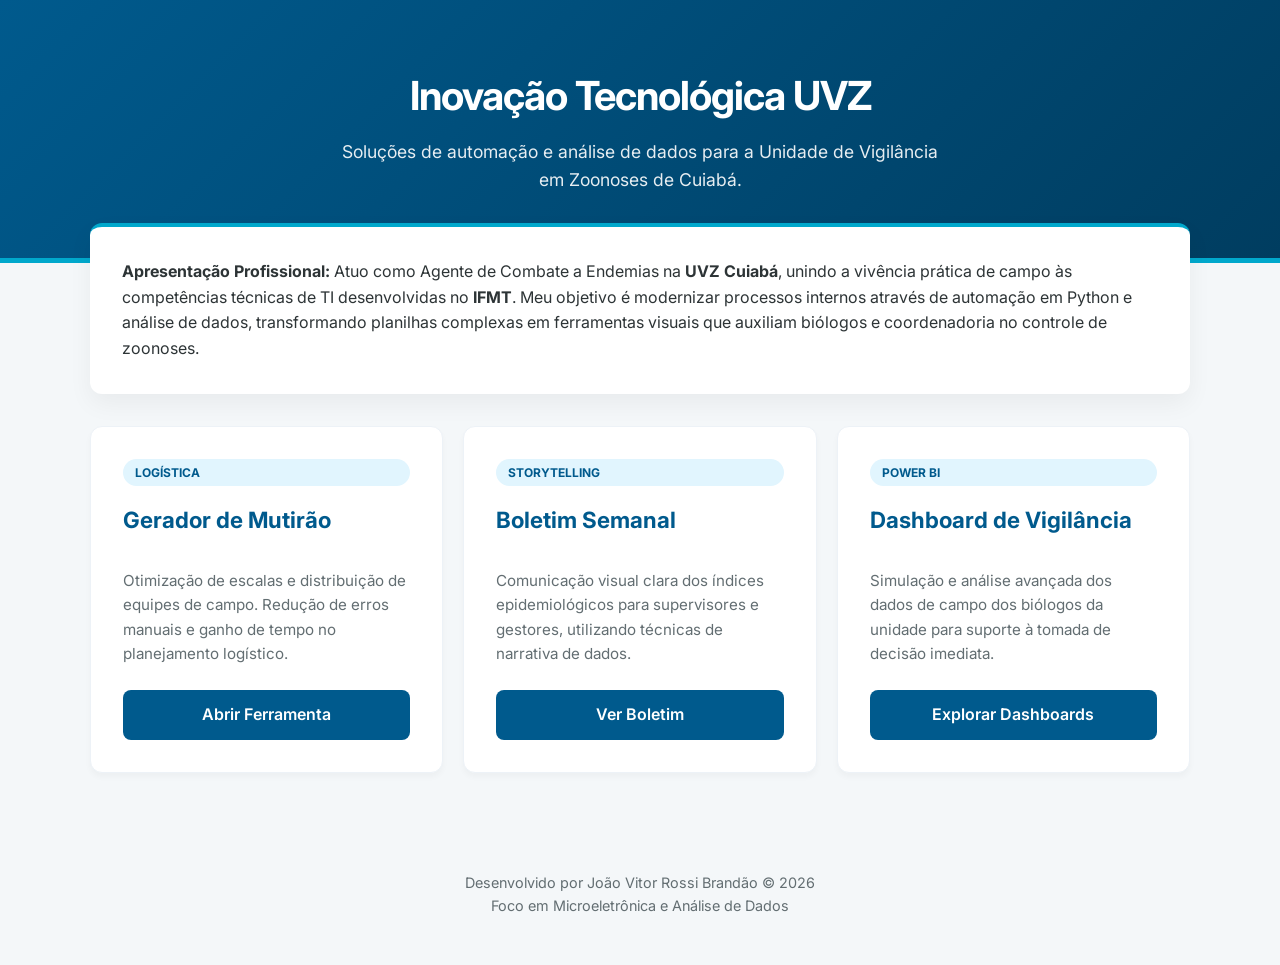
==== commit 4e175684: "Criação do portifólio criação do portifólio e compactação dos projetos existentes" ====
--- a/index.html
+++ b/index.html
@@ -4,174 +4,65 @@
 <head>
     <meta charset="UTF-8">
     <meta name="viewport" content="width=device-width, initial-scale=1.0">
-    <title>Informativo ACE - SE 16</title>
-    <link rel="stylesheet" href="https://cdn.jsdelivr.net/npm/swiper@11/swiper-bundle.min.css" />
+    <title>Sistemas UVZ | João Vitor Rossi</title>
+    <!-- Link para o CSS Externo -->
     <link rel="stylesheet" href="style.css">
+    <!-- Fonte Profissional -->
+    <link href="https://fonts.googleapis.com/css2?family=Inter:wght@400;600;700&display=swap" rel="stylesheet">
 </head>
 
 <body>
 
-    <div class="swiper">
-        <div class="swiper-wrapper">
-            <div class="swiper-slide bg-capa">
-                <div class="content" style="text-align: left;">
-                    <span class="badge">Cuiabá - MT | SE 16</span>
-                    <h1>FOCO <span>TOTAL</span><br>NO CAMPO</h1>
-                    <div class="icon-main" style="text-align: center;">🦟</div>
-                    <p style="font-size: 0.9rem; opacity: 0.8;">
-                        Boletim Epidemiológico e orientações para os Agentes de Endemias.
-                    </p>
-                </div>
-                <div class="scroll-hint">Deslize para cima ↑</div>
+    <header>
+        <h1>Inovação Tecnológica UVZ</h1>
+        <p>Soluções de automação e análise de dados para a Unidade de Vigilância em Zoonoses de Cuiabá.</p>
+    </header>
+
+    <div class="container">
+        <div class="intro-box">
+            <strong>Apresentação Profissional:</strong>
+            Atuo como Agente de Combate a Endemias na <strong>UVZ Cuiabá</strong>, unindo a vivência prática de campo às
+            competências técnicas de TI desenvolvidas no <strong>IFMT</strong>.
+            Meu objetivo é modernizar processos internos através de automação em Python e análise de dados,
+            transformando planilhas complexas em ferramentas visuais que auxiliam biólogos e coordenadoria no controle
+            de zoonoses.
+        </div>
+
+        <div class="grid">
+            <!-- Projeto 1 -->
+            <div class="card">
+                <span class="tag">Logística</span>
+                <h3>Gerador de Mutirão</h3>
+                <p>Otimização de escalas e distribuição de equipes de campo. Redução de erros manuais e ganho de tempo
+                    no planejamento logístico.</p>
+                <a href="gerador-mutirao/index.html" class="btn">Abrir Ferramenta</a>
             </div>
 
-            <div class="swiper-slide">
-                <h2 style="margin-bottom: 10px;">BOLETIM<br><span style="color: var(--accent);">EPIDEMIOLÓGICO</span>
-                </h2>
-
-                <div class="stats-container">
-                    <div class="card-main">
-                        <p style="font-size: 0.7rem; letter-spacing: 2px; opacity: 0.8; margin-bottom: 5px;">
-                            NOTIFICAÇÕES DENGUE</p>
-                        <div style="font-size: 4rem; font-weight: 900; line-height: 1;">636</div>
-                        <div
-                            style="background: #006b3d; color: var(--accent); display: inline-block; padding: 4px 12px; border-radius: 50px; font-size: 0.7rem; font-weight: bold; margin-top: 10px;">
-                            ▼ 63,5% MENOS CASOS
-                        </div>
-                        <p style="font-size: 0.65rem; margin-top: 10px; opacity: 0.6;">Média caiu para 45,4 este ano.
-                        </p>
-                    </div>
-
-                    <div class="card-sub">
-                        <div style="text-align: left;">
-                            <p style="font-size: 0.6rem; opacity: 0.7; text-transform: uppercase;">Trabalho de Campo</p>
-                            <div style="font-size: 1.5rem; font-weight: 900;">334.987</div>
-                        </div>
-                        <div style="font-size: 1.5rem;">🏠</div>
-                    </div>
-
-                    <div style="display: grid; grid-template-columns: 1fr 1fr; gap: 10px;">
-                        <div class="card-sub" style="padding: 10px 15px;">
-                            <span style="font-size: 0.6rem; opacity: 0.7;">CHIKUN.</span>
-                            <span style="font-weight: 900;">83</span>
-                        </div>
-                        <div class="card-sub" style="padding: 10px 15px;">
-                            <span style="font-size: 0.6rem; opacity: 0.7;">ZIKA</span>
-                            <span style="font-weight: 900;">05</span>
-                        </div>
-                    </div>
-                </div>
+            <!-- Projeto 2 -->
+            <div class="card">
+                <span class="tag">Storytelling</span>
+                <h3>Boletim Semanal</h3>
+                <p>Comunicação visual clara dos índices epidemiológicos para supervisores e gestores, utilizando
+                    técnicas de narrativa de dados.</p>
+                <a href="boletim-semanal/index.html" class="btn">Ver Boletim</a>
             </div>
 
-            <div class="swiper-slide">
-                <h2 style="margin-bottom: 20px;">DOSAGEM<br><span style="color: var(--accent);">VISUAL</span></h2>
-
-                <div class="calc-card"
-                    style="display: flex; flex-direction: row; align-items: center; gap: 15px; width: 100%;">
-
-                    <div class="display-wrapper"
-                        style="flex: 1; display: flex; flex-direction: column; align-items: center; padding-left: 10px;">
-                        <div id="imgDeposito"
-                            style="font-size: 7rem; margin-bottom: 15px; transition: 0.3s; filter: drop-shadow(0 10px 15px rgba(0,0,0,0.3));">
-                            🛢️</div>
-
-                        <div class="visual-data" style="text-align: center;">
-                            <span id="txtVolume" style="font-size: 2.2rem; font-weight: 900; color: white;">50L</span>
-                            <div
-                                style="height: 2px; background: var(--accent); margin: 5px 0; border-radius: 5px; width: 80px; margin: 5px auto;">
-                            </div>
-                            <span id="txtDose"
-                                style="font-size: 3.2rem; font-weight: 900; color: var(--accent);">0,5</span>
-                            <p style="font-size: 0.7rem; opacity: 0.6; text-transform: uppercase; letter-spacing: 1px;">
-                                Gramas / Colheres</p>
-                        </div>
-                    </div>
-
-                    <div class="slider-wrapper" style="width: 60px; display: flex; justify-content: center;">
-                        <input type="range" min="1" max="7" value="1" step="1" id="volumeSlider"
-                            oninput="atualizarDoseVisual()">
-                    </div>
-
-                </div>
-
-                <p style="font-size: 0.6rem; opacity: 0.4; margin-top: 25px;">*Arraste a barra amarela para ajustar</p>
-            </div>
-
-            <div class="swiper-slide">
-                <h2>Reunião Semanal <br><small style="color: var(--accent);">SE 16 | 20 de
-                        Abril</small></h2>
-
-                <div class="table-container card">
-                    <table>
-                        <thead>
-                            <tr>
-                                <th>Regional</th>
-                                <th>Horário</th>
-                            </tr>
-                        </thead>
-                        <tbody>
-                            <tr>
-                                <td><strong>SUL</strong></td>
-                                <td>08:00 às 09:30</td>
-                            </tr>
-                            <tr>
-                                <td><strong>OESTE</strong></td>
-                                <td>09:30 às 11:00</td>
-                            </tr>
-                            <tr>
-                                <td><strong>LESTE</strong></td>
-                                <td>13:30 às 15:00</td>
-                            </tr>
-                            <tr>
-                                <td><strong>NORTE</strong></td>
-                                <td>15:00 às 16:30</td>
-                            </tr>
-                        </tbody>
-                    </table>
-                </div>
-
-                <p style="font-size: 0.7rem; margin-top: 15px; opacity: 0.6; padding: 0 20px;">
-                    Pautas: Entrega de serviço (Rotina, PE, Pendências e RG). [cite: 121]
-                </p>
-            </div>
-            <div class="swiper-slide">
-                <h2 style="margin-bottom: 20px; font-weight: 900; line-height: 1;">LINHAS<br>
-                    <span style="color: var(--accent);">DIRETAS</span>
-                </h2>
-
-                <div class="contact-grid">
-                    <a href="tel:08006466115" class="contact-card">
-                        <div class="contact-icon-circle bg-agua">💧</div>
-                        <span class="contact-label">Água Cuiabá</span>
-                        <span class="contact-sub">Vazamentos</span>
-                    </a>
-
-                    <a href="tel:6536455500" class="contact-card">
-                        <div class="contact-icon-circle bg-limp">♻️</div>
-                        <span class="contact-label">Limpurb</span>
-                        <span class="contact-sub">Entulhos</span>
-                    </a>
-
-                    <a href="tel:6533186059" class="contact-card">
-                        <div class="contact-icon-circle bg-zoo">🐾</div>
-                        <span class="contact-label">Zoonoses</span>
-                        <span class="contact-sub">Animais/Vetor</span>
-                    </a>
-
-                    <a href="tel:6536169614" class="contact-card">
-                        <div class="contact-icon-circle bg-ordem">🏗️</div>
-                        <span class="contact-label">O. Pública</span>
-                        <span class="contact-sub">Terrenos</span>
-                    </a>
-                </div>
-
-                <p style="margin-top: 20px; font-size: 0.6rem; opacity: 0.5;">Toque para ligar agora.</p>
+            <!-- Projeto 3 -->
+            <div class="card">
+                <span class="tag">Power BI</span>
+                <h3>Dashboard de Vigilância</h3>
+                <p>Simulação e análise avançada dos dados de campo dos biólogos da unidade para suporte à tomada de
+                    decisão imediata.</p>
+                <a href="[LINK_DO_SEU_PROJETO_3]" class="btn">Explorar Dashboards</a>
             </div>
         </div>
     </div>
 
-    <script src="https://cdn.jsdelivr.net/npm/swiper@11/swiper-bundle.min.js"></script>
-    <script src="script.js"></script>
+    <footer>
+        Desenvolvido por João Vitor Rossi Brandão &copy; 2026<br>
+        Foco em Microeletrônica e Análise de Dados
+    </footer>
+
 </body>
 
 </html>
--- a/style.css
+++ b/style.css
@@ -1,468 +1,130 @@
+/* Variáveis de Cores UVZ/Cuiabá */
 :root {
-    /* Paleta Cuiabá Premium */
-    --primary-green: #004d2c;
-    /* Verde bandeira escuro */
-    --accent: #d4ff00;
-    /* Amarelo neon para destaque */
-    --white: #ffffff;
-    --bg-gradient: radial-gradient(circle at top right, #006b3d 0%, #002d1a 100%);
+    --primary: #005a8d;
+    --primary-dark: #003d60;
+    --secondary: #00a8cc;
+    --bg: #f4f7f9;
+    --card-bg: #ffffff;
+    --text: #2d3436;
+    --text-light: #636e72;
 }
 
-body,
-html {
+body {
+    font-family: 'Inter', sans-serif;
+    background-color: var(--bg);
+    color: var(--text);
     margin: 0;
     padding: 0;
-    background: var(--bg-gradient);
-    background-attachment: fixed;
-    /* O fundo não se move no deslize, dando profundidade */
-    color: var(--white);
-    font-family: 'Inter', sans-serif;
-    min-height: 100vh;
+    line-height: 1.6;
 }
 
-/* Camada de Textura de Ruído */
-body::before {
-    content: "";
-    top: 0;
-    left: 0;
-    width: 100%;
-    height: 100%;
-    /* Gerador de ruído via SVG */
-    background-image: url("data:image/svg+xml,%3Csvg viewBox='0 0 200 200' xmlns='http://www.w3.org/2000/svg'%3E%3Cfilter id='noiseFilter'%3E%3CfeTurbulence type='fractalNoise' baseFrequency='0.65' numOctaves='3' stitchTiles='stitch'/%3E%3C/filter%3E%3Crect width='100%25' height='100%25' filter='url(%23noiseFilter)'/%3E%3C/svg%3E");
-    opacity: 0.05;
-    /* Ajuste aqui: 0.05 é sutil, 0.10 é bem visível */
-    pointer-events: none;
-    /* Garante que você consiga clicar nos botões por baixo dela */
-    z-index: 9999;
-    /* Fica por cima de tudo para dar a textura unificada */
+header {
+    background: linear-gradient(135deg, var(--primary), var(--primary-dark));
+    color: white;
+    padding: 4rem 2rem;
+    text-align: center;
+    border-bottom: 5px solid var(--secondary);
 }
 
-.swiper {
-    width: 100%;
-    height: 100vh;
-    /* Garante que cada slide ocupe a tela inteira */
-    background: transparent;
+header h1 {
+    margin: 0;
+    font-size: 2.5rem;
+    letter-spacing: -1px;
 }
 
-/*Fixar as posições dos slides (exceto o principal)*/
-.swiper-slide {
+header p {
+    font-size: 1.1rem;
+    opacity: 0.9;
+    max-width: 600px;
+    margin: 10px auto 0;
+}
+
+.container {
+    max-width: 1100px;
+    margin: -40px auto 50px;
+    padding: 0 20px;
+}
+
+.intro-box {
+    background: var(--card-bg);
+    padding: 2rem;
+    border-radius: 12px;
+    box-shadow: 0 10px 25px rgba(0,0,0,0.05);
+    margin-bottom: 2rem;
+    border-top: 4px solid var(--secondary);
+}
+
+.grid {
+    display: grid;
+    grid-template-columns: repeat(auto-fit, minmax(320px, 1fr));
+    gap: 20px;
+}
+
+.card {
+    background: var(--card-bg);
+    border-radius: 12px;
+    padding: 2rem;
+    transition: transform 0.3s ease, box-shadow 0.3s ease;
     display: flex;
     flex-direction: column;
-    align-items: center;
-    justify-content: flex-start;
-    /* Alinha ao topo para o conteúdo começar lá */
-    padding: 50px 20px;
-    height: 100%;
-    box-sizing: border-box;
+    box-shadow: 0 4px 6px rgba(0,0,0,0.03);
+    border: 1px solid #edf2f7;
 }
 
-/* O título fica fixo onde o padding do slide termina */
-.swiper-slide h2 {
-    margin-bottom: 20px;
-    /* Espaço mínimo abaixo do título */
-    flex-shrink: 0;
+.card:hover {
+    transform: translateY(-5px);
+    box-shadow: 0 15px 30px rgba(0,0,0,0.1);
 }
 
-.swiper-slide::after {
-    content: "";
-    position: absolute;
-    top: 50%;
-    left: 50%;
-    width: 300px;
-    height: 300px;
-    background: var(--accent);
-    filter: blur(150px);
-    opacity: 0.05;
-    /* Brilho amarelo muito sutil */
-    z-index: -1;
-    transform: translate(-50%, -50%);
+.tag {
+    display: inline-block;
+    background: #e1f5fe;
+    color: var(--primary);
+    font-size: 0.75rem;
+    font-weight: 700;
+    padding: 4px 12px;
+    border-radius: 50px;
+    text-transform: uppercase;
+    margin-bottom: 1rem;
 }
 
-.card,
-.contact-card {
-    background: rgba(255, 255, 255, 0.08);
-    /* Branco translúcido */
-    backdrop-filter: blur(20px);
-    -webkit-backdrop-filter: blur(20px);
-    border: 1px solid rgba(255, 255, 255, 0.15);
-    /* Borda fina branca */
-    border-radius: 28px;
-    box-shadow: 0 15px 35px rgba(0, 0, 0, 0.2);
+.card h3 {
+    margin: 0 0 1rem;
+    color: var(--primary);
+    font-size: 1.4rem;
 }
 
-/* Container que organiza os blocos de dados */
-.stats-container {
-    display: flex;
-    flex-direction: column;
-    gap: 15px;
-    /* Espaçamento fixo entre os cards */
-    width: 100%;
-    margin-top: 10px;
+.card p {
+    color: var(--text-light);
+    font-size: 0.95rem;
+    flex-grow: 1;
+    margin-bottom: 1.5rem;
 }
 
-/* Deixando o card principal de Dengue mais imponente */
-.card-main {
-    background: rgba(255, 255, 255, 0.1);
-    border-left: 5px solid var(--accent);
-    /* Detalhe em amarelo na borda */
-    padding: 25px 15px;
-    border-radius: 20px;
+.btn {
+    text-decoration: none;
+    background: var(--primary);
+    color: white;
     text-align: center;
+    padding: 12px;
+    border-radius: 8px;
+    font-weight: 600;
+    transition: background 0.2s;
 }
 
-.card-sub {
-    background: rgba(255, 255, 255, 0.05);
-    padding: 15px;
-    border-radius: 18px;
-    display: flex;
-    justify-content: space-between;
-    align-items: center;
+.btn:hover {
+    background: var(--secondary);
 }
 
-/* Animação quando o slide entra na tela */
-.swiper-slide-active .card {
-    transform: translateY(0);
-    opacity: 1;
+footer {
+    text-align: center;
+    padding: 3rem;
+    color: var(--text-light);
+    font-size: 0.9rem;
 }
 
-h1 {
-    font-size: 3rem;
-    font-weight: 900;
-    line-height: 0.9;
-    margin: 0;
-    letter-spacing: -2px;
-}
-
-h1 span {
-    color: var(--accent);
-}
-
-.big-number {
-    font-size: 4.5rem;
-    font-weight: 900;
-    background: linear-gradient(to bottom, #ffffff, #888888);
-
-    /* 1. Primeiro o prefixo para Safari/Chrome/iOS */
-    -webkit-background-clip: text;
-
-    /* 2. Depois a propriedade padrão para compatibilidade total */
-    background-clip: text;
-
-    /* 3. Preenchimento transparente para mostrar o gradiente */
-    -webkit-text-fill-color: transparent;
-    color: transparent;
-
-    line-height: 1;
-    margin: 10px 0;
-}
-
-/* Badge de Queda (Dados SE 16) */
-.drop-badge {
-    background: rgba(0, 242, 173, 0.2);
-    color: var(--success);
-    padding: 6px 12px;
-    border-radius: 50px;
-    font-size: 0.8rem;
-    font-weight: bold;
-    border: 1px solid var(--success);
-}
-
-/* Estilo Específico para o Slide de Capa */
-.bg-capa {
-    background: linear-gradient(180deg, rgba(0, 77, 44, 0.5) 0%, #002d1a 100%),
-        url('sua-imagem-de-fundo.jpg');
-    background-size: cover;
-    background-position: center;
-}
-
-/* Tipografia de Impacto na Capa */
-.bg-capa h1 {
-    font-size: 3.5rem;
-    /* Bem grande mesmo */
-    font-weight: 900;
-    line-height: 0.9;
-    letter-spacing: -2px;
-    text-shadow: 0 4px 10px rgba(0, 0, 0, 0.5);
-    /* Sombra para ler bem */
-}
-
-/* Estilo do Ícone Principal na Capa */
-.icon-main {
-    align-items: center;
-    justify-content: center;
-    font-size: 6rem;
-    margin: 30px 0;
-    filter: drop-shadow(0 0 15px rgba(255, 204, 0, 0.5));
-    /* Brilho amarelo */
-}
-
-/* Botões de Contato Estilizados */
-.contact-grid {
-    width: 100%;
-    display: grid;
-    grid-template-columns: 1fr 1fr;
-    gap: 10px;
-}
-
-.btn-premium {
-    background: var(--glass);
-    border: 1px solid var(--glass-border);
-    color: white;
-    padding: 20px;
-    border-radius: 18px;
-    text-decoration: none;
-    font-size: 0.9rem;
-    font-weight: bold;
-    display: flex;
-    flex-direction: column;
-    align-items: center;
-    gap: 10px;
-}
-
-/* Container da Tabela com efeito de vidro */
-.table-container {
-    width: 100%;
-    background: rgba(255, 255, 255, 0.05);
-    backdrop-filter: blur(12px);
-    -webkit-backdrop-filter: blur(12px);
-    border: 1px solid rgba(255, 255, 255, 0.1);
-    border-radius: 24px;
-    overflow: hidden;
-    /* Garante que o brilho do header respeite o arredondamento */
-    box-shadow: 0 20px 40px rgba(0, 0, 0, 0.4);
-}
-
-table {
-    width: 100%;
-    font-size: 0.95rem;
-}
-
-/* Cabeçalho Premium */
-thead th {
-    background: rgba(255, 204, 0, 0.15);
-    /* Amarelo sutil */
-    color: #ffcc00;
-    /* Amarelo alerta do boletim */
-    text-transform: uppercase;
-    letter-spacing: 1.5px;
-    font-size: 0.75rem;
-    padding: 18px;
-    text-align: left;
-    border-bottom: 2px solid rgba(255, 204, 0, 0.3);
-}
-
-/* Linhas da Tabela */
-tbody td {
-    padding: 16px 18px;
-    color: rgba(255, 255, 255, 0.9);
-    border-bottom: 1px solid rgba(255, 255, 255, 0.05);
-}
-
-/* Efeito de destaque na regional */
-tbody td strong {
-    color: #fff;
-    font-weight: 600;
-    display: block;
-}
-
-/* Zebra Striping sutil para leitura rápida no campo */
-tbody tr:nth-child(even) {
-    background: rgba(255, 255, 255, 0.02);
-}
-
-/* Destaque ao passar o mouse ou tocar */
-tbody tr:active {
-    background: rgba(255, 204, 0, 0.1);
-}
-
-/* Container do Indicador de Deslize */
-.scroll-hint {
-    position: absolute;
-    bottom: 15px;
-    left: 50%;
-    transform: translateX(-50%);
-    display: flex;
-    flex-direction: column;
-    align-items: center;
-    gap: 8px;
-    opacity: 0.8;
-    z-index: 20;
-    pointer-events: none;
-    /* Não atrapalha cliques em botões próximos */
-}
-
-.scroll-hint span {
-    font-size: 0.7rem;
-    text-transform: uppercase;
-    letter-spacing: 3px;
-    font-weight: 800;
-    color: var(--accent);
-}
-
-/* Ícone com animação de pulo */
-.scroll-icon {
-    font-size: 1.5rem;
-    animation: bounce 2s infinite;
-    color: white;
-}
-
-@keyframes bounce {
-
-    0%,
-    20%,
-    50%,
-    80%,
-    100% {
-        transform: translateY(0);
-    }
-
-    40% {
-        transform: translateY(-10px);
-    }
-
-    60% {
-        transform: translateY(-5px);
-    }
-}
-
-/* Container da Grade de Contatos */
-.contact-grid {
-    display: grid;
-    grid-template-columns: 1fr 1fr;
-    gap: 12px;
-    /* Reduzi o espaço entre eles */
-    width: 80%;
-    padding: 10px;
-}
-
-.contact-icon-circle {
-    width: 40px;
-    /* Reduzi de 50px */
-    height: 40px;
-    /* Reduzi de 50px */
-    font-size: 1.2rem;
-}
-
-.contact-label {
-    font-size: 1rem;
-    /* Fonte um pouco menor para não quebrar linha */
-}
-
-.slider-container {
-    height: 250px;
-    display: flex;
-    align-items: center;
-}
-
-/* Container que envolve a barra */
-.slider-wrapper {
-    height: 300px;
-    width: 60px;
-    display: flex;
-    justify-content: center;
-    /* Centraliza a barra horizontalmente no wrapper */
-    align-items: center;
-    /* Centraliza verticalmente */
-    background: rgba(255, 255, 255, 0.05);
-    /* Um fundo sutil para guiar o dedo */
-    border-radius: 40px;
-    touch-action: none;
-}
-
-#volumeSlider {
-    -webkit-appearance: none;
-    appearance: none;
-    width: 12px;
-    /* Largura da trilha cinza */
-    height: 250px;
-    /* Altura da trilha */
-    background: rgba(255, 255, 255, 0.1);
-    border-radius: 10px;
-    outline: none;
-    cursor: pointer;
-
-    /* Força a orientação vertical corretamente */
-    -webkit-appearance: slider-vertical;
-    writing-mode: bt-lr;
-}
-
-/* Ajuste para o Chrome/Safari Mobile (Bolinha) */
-#volumeSlider::-webkit-slider-thumb {
-    -webkit-appearance: none;
-    width: 38px;
-    height: 38px;
-    background: var(--accent);
-    border-radius: 50%;
-    box-shadow: 0 0 15px rgba(212, 255, 0, 0.5);
-    /* Remove deslocamentos que podem desalinhá-lo da trilha */
-    margin: 0;
-}
-
-/* O Card de Contato Premium */
-.contact-card {
-    background: rgba(255, 255, 255, 0.05);
-    backdrop-filter: blur(15px);
-    -webkit-backdrop-filter: blur(15px);
-    border: 1px solid rgba(255, 255, 255, 0.1);
-    border-radius: 24px;
-    padding: 20px;
-    text-decoration: none;
-    display: flex;
-    flex-direction: column;
-    align-items: center;
-    justify-content: center;
-    transition: all 0.3s cubic-bezier(0.175, 0.885, 0.32, 1.275);
-    position: relative;
-    overflow: hidden;
-}
-
-/* Efeito de Clique (Feedback tátil visual) */
-.contact-card:active {
-    transform: scale(0.9);
-    background: rgba(255, 255, 255, 0.15);
-}
-
-/* Ícone do Círculo de Fundo */
-.contact-icon-circle {
-    width: 50px;
-    height: 50px;
-    border-radius: 50%;
-    display: flex;
-    align-items: center;
-    justify-content: center;
-    font-size: 1.5rem;
-    margin-bottom: 12px;
-    box-shadow: 0 8px 15px rgba(0, 0, 0, 0.3);
-}
-
-/* Cores específicas para cada serviço (Dados do Boletim) */
-.bg-agua {
-    background: linear-gradient(135deg, #00c6ff, #0072ff);
-}
-
-.bg-limp {
-    background: linear-gradient(135deg, #2ecc71, #27ae60);
-}
-
-.bg-zoo {
-    background: linear-gradient(135deg, #f39c12, #d35400);
-}
-
-.bg-ordem {
-    background: linear-gradient(135deg, #e74c3c, #c0392b);
-}
-
-.contact-label {
-    color: #fff;
-    font-size: 0.8rem;
-    font-weight: 800;
-    text-transform: uppercase;
-    letter-spacing: 1px;
-    text-align: center;
-}
-
-.contact-sub {
-    color: rgba(255, 255, 255, 0.5);
-    font-size: 0.6rem;
-    margin-top: 4px;
+/* Ajustes para Celular */
+@media (max-width: 600px) {
+    header h1 { font-size: 1.8rem; }
+    .container { margin-top: -20px; }
 }
